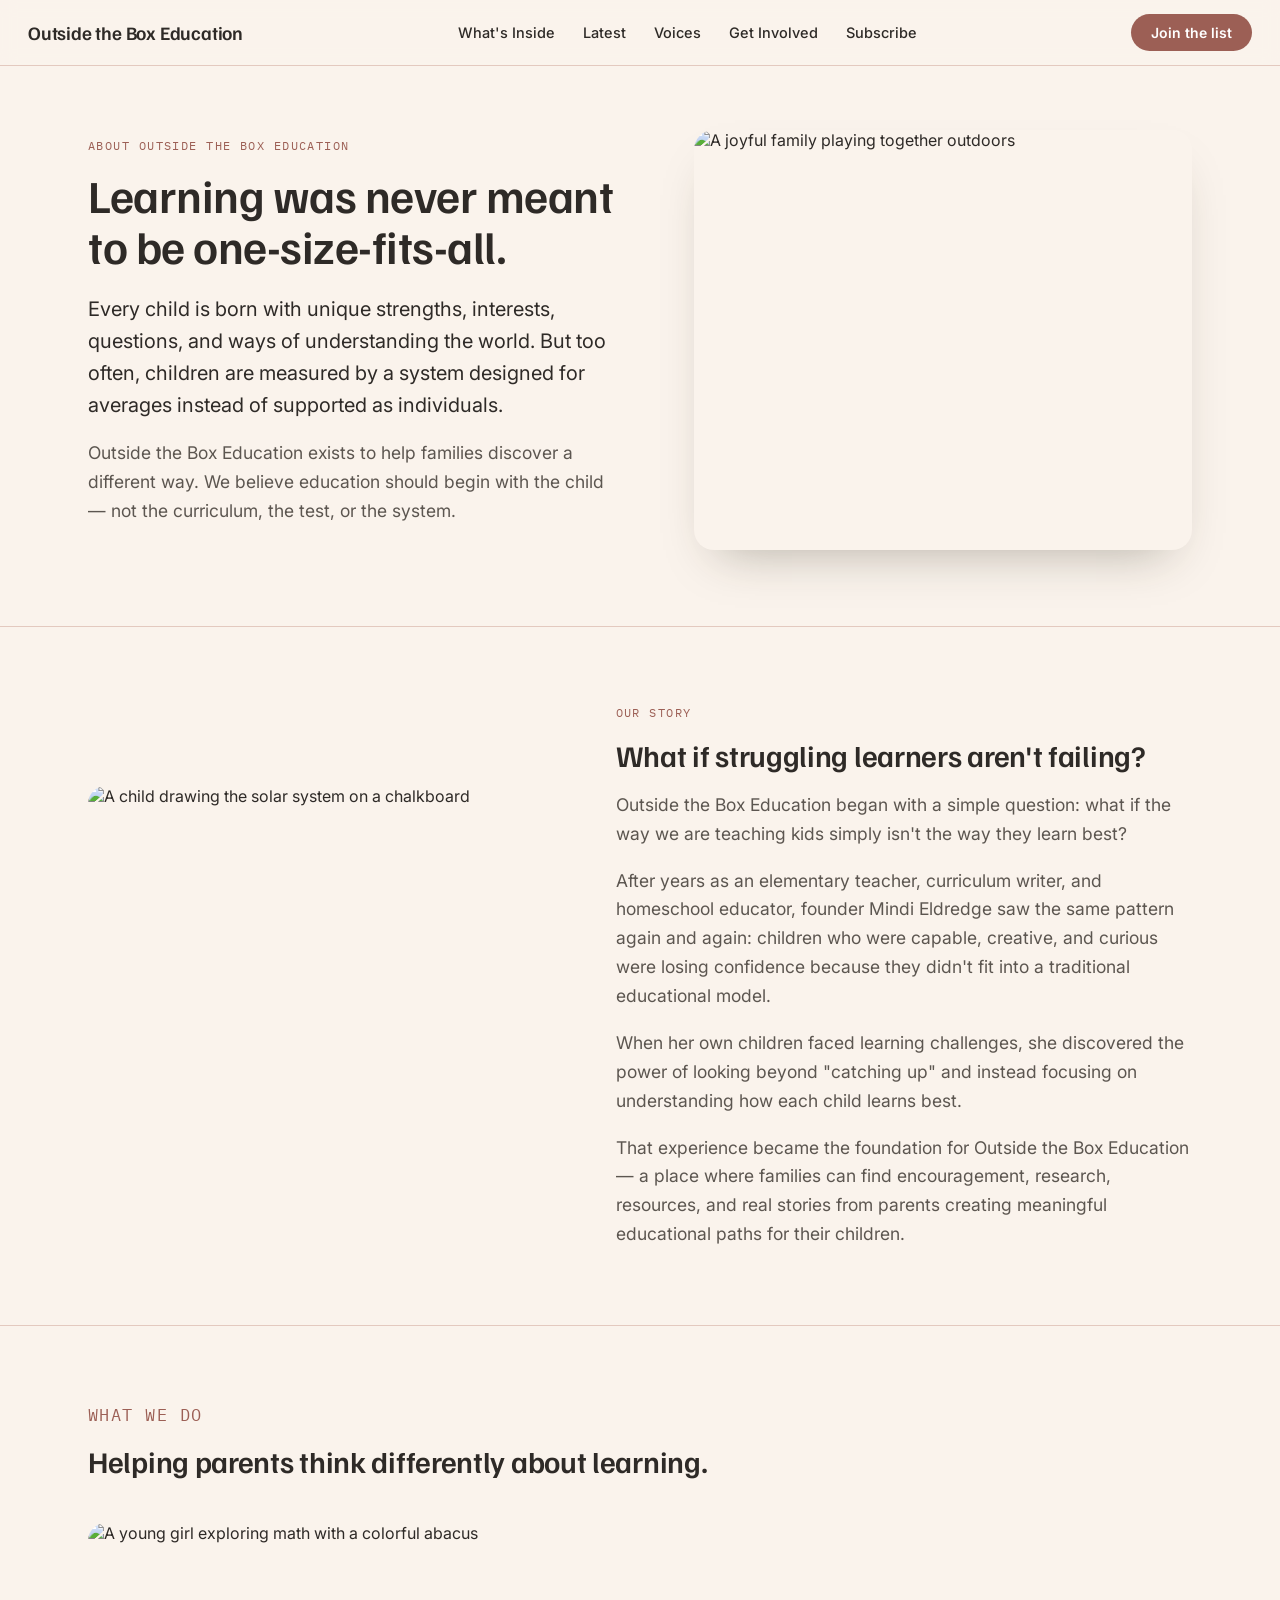
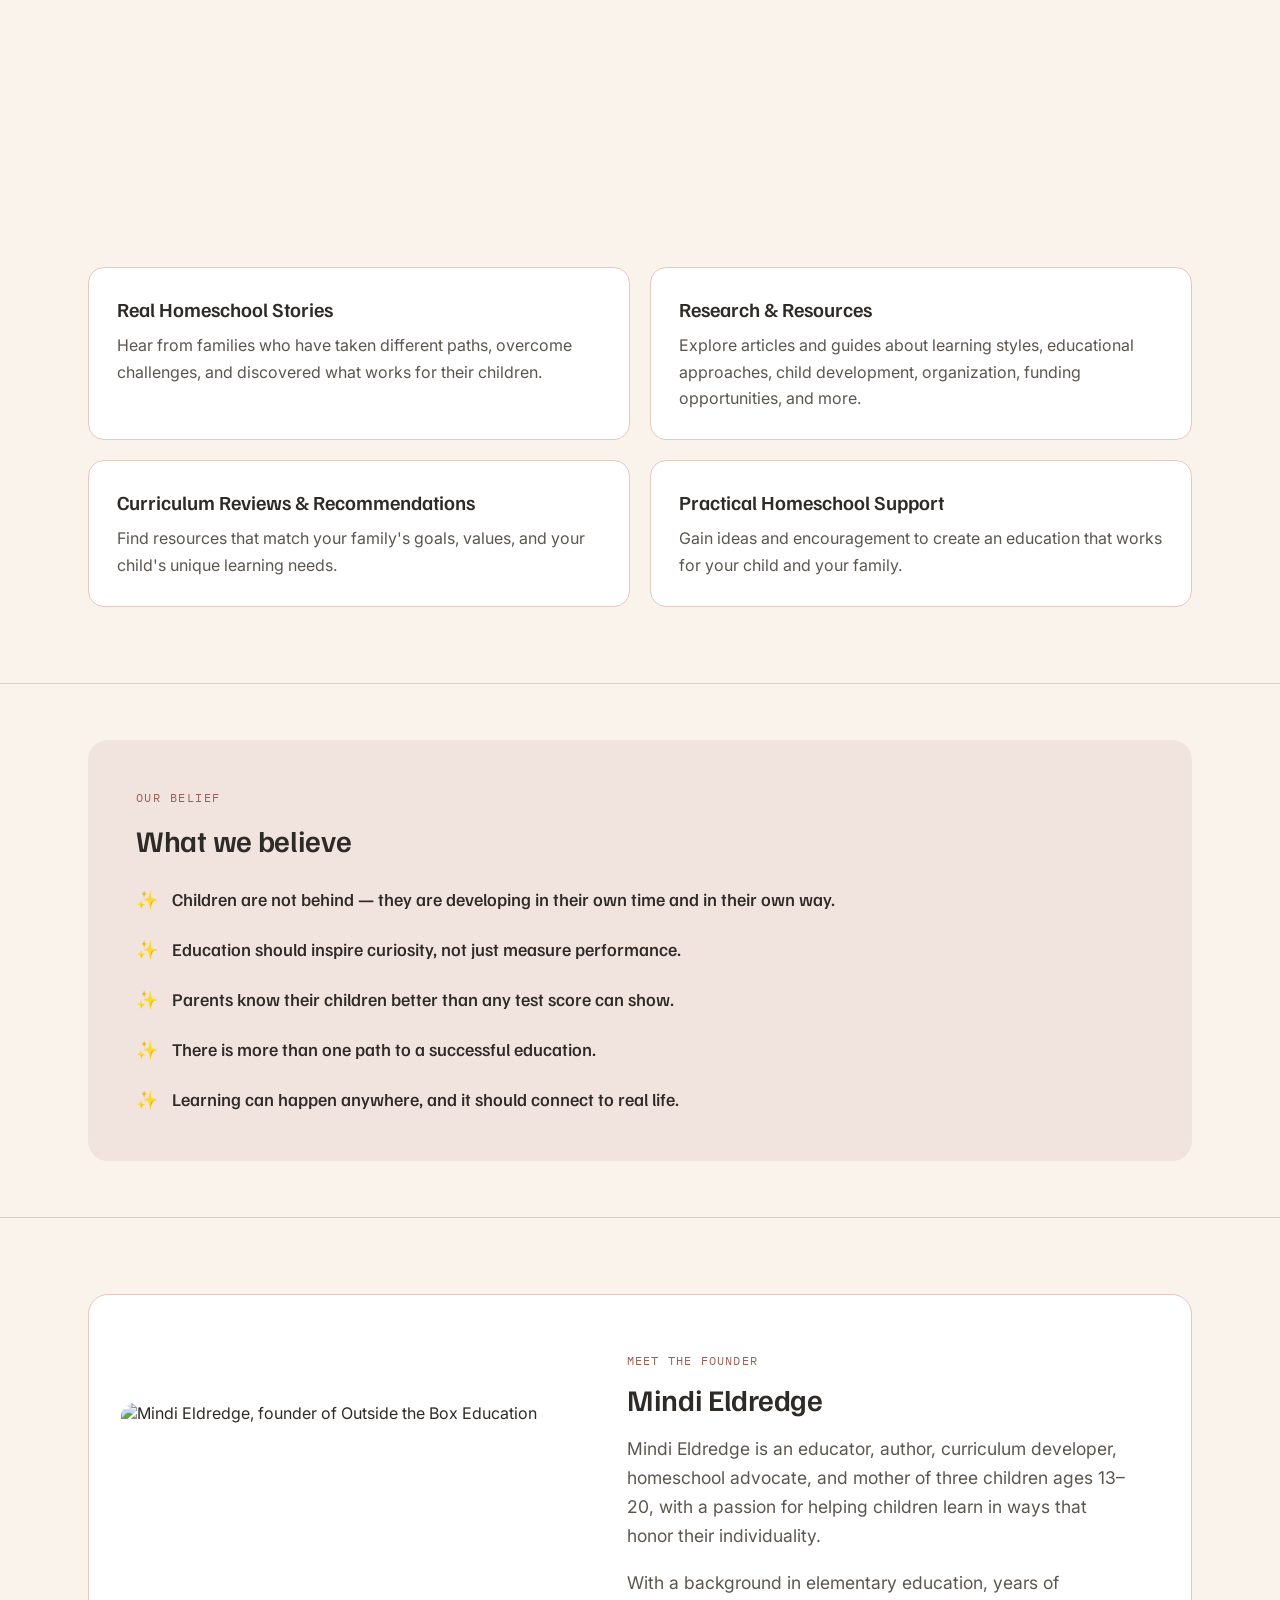
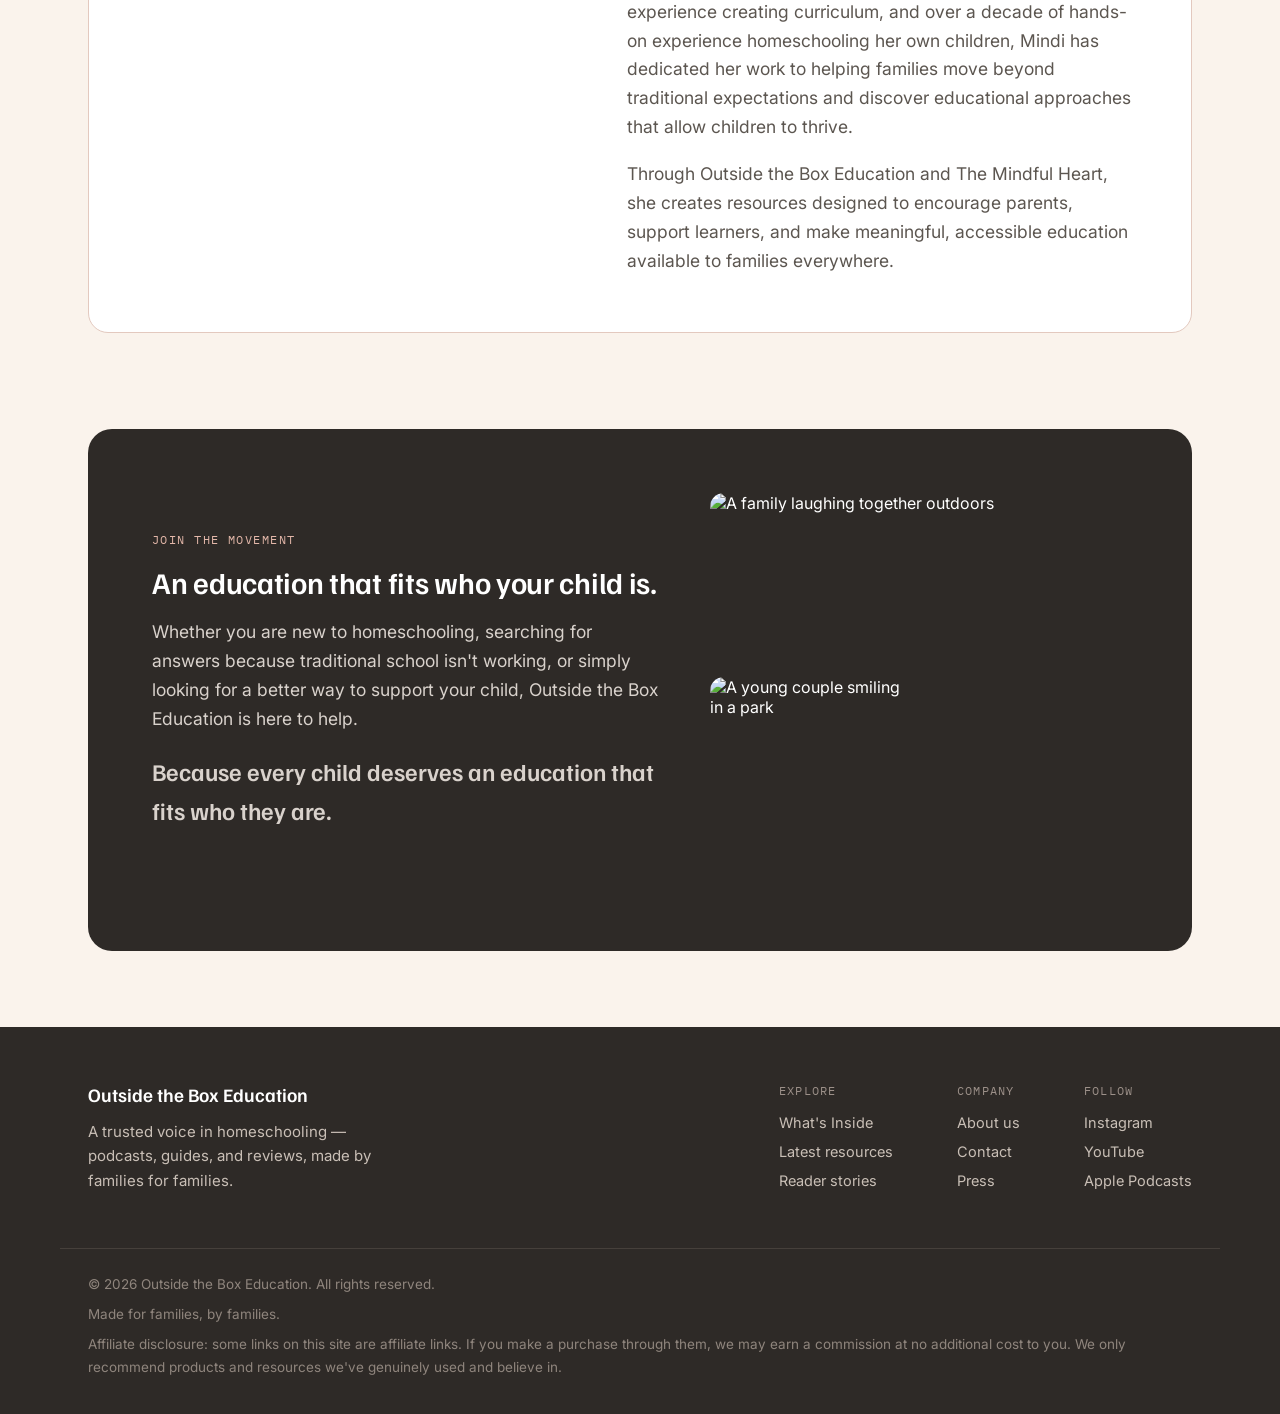
==== Web Current/about-us.html @ 523745e1 "Add images to About Us" ====
<!DOCTYPE html>
<html lang="en">
<head>
<meta charset="UTF-8">
<meta name="viewport" content="width=device-width, initial-scale=1.0">
<title>About — Outside the Box Education</title>
<meta name="description" content="Outside the Box Education helps families discover a different way to learn — one that starts with the child, not the curriculum.">
<link rel="preconnect" href="https://fonts.googleapis.com">
<link rel="preconnect" href="https://fonts.gstatic.com" crossorigin>
<link href="https://fonts.googleapis.com/css2?family=Familjen+Grotesk:wght@500;600;700&family=Inter:wght@400;500;600&family=IBM+Plex+Mono:wght@400;500&display=swap" rel="stylesheet">
<style>
:root{
--bg:#FAF3EC;
--ink:#2E2A27;
--body:#5C5650;
--accent:#9C5F55;
--accent-soft:#F1E3DE;
--border:#E3C9BF;
--footer-bg:#2E2A27;
--footer-text:#C9BFB6;
--footer-border:#46403B;
}
*{box-sizing:border-box;}
html{scroll-behavior:smooth;}
body{
margin:0;
background:var(--bg);
color:var(--ink);
font-family:'Inter', sans-serif;
-webkit-font-smoothing:antialiased;
}
a{color:inherit;text-decoration:none;}
img{max-width:100%;display:block;}
.wrap{max-width:1160px;margin:0 auto;padding:0 28px;}
/* ---------- Header (matches site-wide header) ---------- */
header.site-header{
position:sticky;top:0;z-index:50;
background:rgba(250,243,236,0.92);
backdrop-filter:blur(8px);
border-bottom:1px solid var(--border);
}
header.site-header .nav{
display:flex;align-items:center;justify-content:space-between;
padding:14px 28px;
}
header.site-header .brand img{height:44px;width:auto;}
header.site-header .brand{
font-family:'Familjen Grotesk', sans-serif;font-weight:600;font-size:19px;
color:var(--ink);letter-spacing:-0.2px;
}
header.site-header .nav-links{display:flex;gap:28px;}
header.site-header .nav-links a{
font-size:14.5px;font-weight:500;color:var(--ink);
transition:color .15s ease;
}
header.site-header .nav-links a:hover{color:var(--accent);}
header.site-header .nav-cta{
background:var(--accent);color:#fff;font-weight:600;font-size:14px;
padding:10px 20px;border-radius:30px;white-space:nowrap;
}
@‌media (max-width:820px){
header.site-header .nav-links{display:none;}
}
/* ---------- Shared type ---------- */
.eyebrow{
font-family:'IBM Plex Mono', monospace;
font-size:12px;letter-spacing:1.44px;text-transform:uppercase;
color:var(--accent);margin:0 0 14px;font-weight:400;
}
h1,h2,h3{font-family:'Familjen Grotesk', sans-serif;font-weight:600;color:var(--ink);margin:0;}
h1{font-size:46px;line-height:1.1;letter-spacing:-0.5px;}
h2{font-size:30px;line-height:1.2;letter-spacing:-0.3px;}
h3{font-size:20px;line-height:1.3;}
p{font-size:17.5px;line-height:1.65;color:var(--body);margin:0 0 18px;}
.lede{font-size:20px;line-height:1.6;color:var(--ink);}
section{padding:76px 0;}
section.tight{padding:56px 0;}
.divider{border:none;border-top:1px solid var(--border);margin:0;}
/* ---------- Hero ---------- */
.hero{padding-top:64px;}
.hero-grid{display:grid;grid-template-columns:1.05fr 0.95fr;gap:56px;align-items:center;}
.hero-copy p{max-width:520px;}
.hero-image{border-radius:20px;overflow:hidden;box-shadow:0 24px 48px -24px rgba(46,42,27,0.35);}
.hero-image img{width:100%;height:420px;object-fit:cover;}
@‌media (max-width:900px){
.hero-grid{grid-template-columns:1fr;gap:32px;}
.hero-image img{height:280px;}
}
/* ---------- Two column (story / founder) ---------- */
.two-col{display:grid;grid-template-columns:0.9fr 1.1fr;gap:56px;align-items:center;}
.two-col.reverse{grid-template-columns:1.1fr 0.9fr;}
.two-col.reverse .col-image{order:2;}
.col-image img{border-radius:18px;width:100%;height:380px;object-fit:cover;}
@‌media (max-width:900px){
.two-col,.two-col.reverse{grid-template-columns:1fr;gap:28px;}
.two-col.reverse .col-image{order:0;}
.col-image img{height:260px;}
}
/* ---------- What we do ---------- */
.section-head{max-width:640px;margin-bottom:44px;}
.section-head p{font-size:16.5px;}
.feature-image{border-radius:18px;overflow:hidden;margin-bottom:44px;}
.feature-image img{width:100%;height:300px;object-fit:cover;}
.card-grid{display:grid;grid-template-columns:repeat(2,1fr);gap:20px;}
.card{
background:#fff;border:1px solid var(--border);border-radius:16px;
padding:28px;
}
.card h3{margin-bottom:10px;}
.card p{font-size:16px;margin-bottom:0;}
@‌media (max-width:760px){.card-grid{grid-template-columns:1fr;}}
/* ---------- Belief list ---------- */
.belief-panel{
background:var(--accent-soft);border-radius:20px;
padding:48px;
}
.belief-list{list-style:none;margin:0;padding:0;display:grid;gap:22px;}
.belief-list li{
display:flex;gap:14px;font-size:18px;line-height:1.55;color:var(--ink);
font-family:'Familjen Grotesk', sans-serif;font-weight:500;
}
.belief-list .spark{flex:none;}
/* ---------- Founder ---------- */
.founder-card{
background:#fff;border:1px solid var(--border);border-radius:20px;
padding:8px;
}
.founder-card .col-image img{height:420px;border-radius:14px;}
.founder-copy .name-tag{
font-family:'IBM Plex Mono', monospace;font-size:12px;color:var(--accent);
letter-spacing:1.2px;text-transform:uppercase;margin-bottom:10px;
}
/* ---------- Join movement ---------- */
.movement{
background:var(--ink);border-radius:24px;padding:64px;color:#fff;
}
.movement .eyebrow{color:#E3B7A9;}
.movement h2{color:#fff;}
.movement p{color:#D9D2CC;}
.movement-grid{display:grid;grid-template-columns:1.1fr 0.9fr;gap:48px;align-items:center;}
.movement-images{display:grid;grid-template-columns:1fr 1fr;gap:14px;}
.movement-images img{width:100%;height:210px;object-fit:cover;border-radius:14px;}
.movement-images .tall{grid-column:1 / -1;height:170px;}
.closing-line{
font-family:'Familjen Grotesk', sans-serif;font-size:24px;font-weight:600;
color:#fff;margin-top:8px;
}
@‌media (max-width:900px){
.movement{padding:40px 28px;}
.movement-grid{grid-template-columns:1fr;gap:28px;}
}
/* ---------- Footer (matches site-wide footer) ---------- */
footer.site-footer{
background:var(--footer-bg);color:var(--footer-text);
padding:56px 28px 28px;margin-top:0;
}
footer.site-footer .footer-top{
display:flex;justify-content:space-between;gap:40px;flex-wrap:wrap;
padding-bottom:36px;
}
footer.site-footer .footer-about{max-width:320px;}
footer.site-footer .footer-about p{color:var(--footer-text);font-size:15px;margin-top:14px;}
footer.site-footer .footer-cols{display:flex;gap:64px;flex-wrap:wrap;}
footer.site-footer .footer-col h4{
font-family:'IBM Plex Mono', monospace;font-size:12px;letter-spacing:1.2px;
color:#9C9089;text-transform:uppercase;margin:0 0 16px;font-weight:400;
}
footer.site-footer .footer-col a{
display:block;font-size:14.5px;color:var(--footer-text);margin-bottom:12px;
}
footer.site-footer .footer-col a:hover{color:#fff;}
footer.site-footer .footer-bottom{
border-top:1px solid var(--footer-border);
padding-top:24px;font-size:13.5px;color:#8F857D;
}
footer.site-footer .footer-bottom p{color:#8F857D;font-size:13.5px;margin:0 0 8px;}
</style>
</head>
<body>
<header class="site-header">
<div class="nav">
<a href="/" class="brand">Outside the Box Education</a>
<nav class="nav-links">
<a href="/#pillars">What's Inside</a>
<a href="/#episodes">Latest</a>
<a href="/#voices">Voices</a>
<a href="/#get-involved">Get Involved</a>
<a href="/#subscribe">Subscribe</a>
</nav>
<a href="/#subscribe" class="nav-cta">Join the list</a>
</div>
</header>
<main>
<!-- HERO -->
<section class="hero">
<div class="wrap hero-grid">
<div class="hero-copy">
<p class="eyebrow">About Outside the Box Education</p>
<h1>Learning was never meant to be one-size-fits-all.</h1>
<p class="lede" style="margin-top:22px;">Every child is born with unique strengths, interests, questions, and ways of understanding the world. But too often, children are measured by a system designed for averages instead of supported as individuals.</p>
<p>Outside the Box Education exists to help families discover a different way. We believe education should begin with the child — not the curriculum, the test, or the system.</p>
</div>
<div class="hero-image">
<img src="https://i.postimg.cc/d11vBKpp/shutterstock-2288408773.jpg" alt="A joyful family playing together outdoors">
</div>
</div>
</section>
<hr class="divider">
<!-- OUR STORY -->
<section>
<div class="wrap two-col">
<div class="col-image">
<img src="https://i.postimg.cc/Ssh4BMXx/shutterstock-2638469477.jpg" alt="A child drawing the solar system on a chalkboard">
</div>
<div class="col-copy">
<p class="eyebrow">Our Story</p>
<h2>What if struggling learners aren't failing?</h2>
<p style="margin-top:18px;">Outside the Box Education began with a simple question: what if the way we are teaching kids simply isn't the way they learn best?</p>
<p>After years as an elementary teacher, curriculum writer, and homeschool educator, founder Mindi Eldredge saw the same pattern again and again: children who were capable, creative, and curious were losing confidence because they didn't fit into a traditional educational model.</p>
<p>When her own children faced learning challenges, she discovered the power of looking beyond "catching up" and instead focusing on understanding how each child learns best.</p>
<p style="margin-bottom:0;">That experience became the foundation for Outside the Box Education — a place where families can find encouragement, research, resources, and real stories from parents creating meaningful educational paths for their children.</p>
</div>
</div>
</section>
<hr class="divider">
<!-- WHAT WE DO -->
<section>
<div class="wrap">
<div class="section-head">
<p class="eyebrow">What We Do</p>
<h2>Helping parents think differently about learning.</h2>
</div>
<div class="feature-image">
<img src="https://i.postimg.cc/Ssh4BMXx/shutterstock-2638469477.jpg" alt="A young girl exploring math with a colorful abacus">
</div>
<div class="card-grid">
<div class="card">
<h3>Real Homeschool Stories</h3>
<p>Hear from families who have taken different paths, overcome challenges, and discovered what works for their children.</p>
</div>
<div class="card">
<h3>Research & Resources</h3>
<p>Explore articles and guides about learning styles, educational approaches, child development, organization, funding opportunities, and more.</p>
</div>
<div class="card">
<h3>Curriculum Reviews & Recommendations</h3>
<p>Find resources that match your family's goals, values, and your child's unique learning needs.</p>
</div>
<div class="card">
<h3>Practical Homeschool Support</h3>
<p>Gain ideas and encouragement to create an education that works for your child and your family.</p>
</div>
</div>
</div>
</section>
<hr class="divider">
<!-- OUR BELIEF -->
<section class="tight">
<div class="wrap">
<div class="belief-panel">
<p class="eyebrow">Our Belief</p>
<h2 style="margin-bottom:28px;">What we believe</h2>
<ul class="belief-list">
<li><span class="spark">✨</span><span>Children are not behind — they are developing in their own time and in their own way.</span></li>
<li><span class="spark">✨</span><span>Education should inspire curiosity, not just measure performance.</span></li>
<li><span class="spark">✨</span><span>Parents know their children better than any test score can show.</span></li>
<li><span class="spark">✨</span><span>There is more than one path to a successful education.</span></li>
<li><span class="spark">✨</span><span>Learning can happen anywhere, and it should connect to real life.</span></li>
</ul>
</div>
</div>
</section>
<hr class="divider">
<!-- MEET THE FOUNDER -->
<section>
<div class="wrap">
<div class="founder-card">
<div class="two-col" style="padding:24px;">
<div class="col-image">
<img src="https://i.postimg.cc/ZqzCV0xV/483E4682-C39C-47E9-9FC2-CFCB2AA4E1D1.jpg" alt="Mindi Eldredge, founder of Outside the Box Education">
</div>
<div class="founder-copy" style="padding:24px 24px 24px 8px;">
<p class="name-tag">Meet the Founder</p>
<h2>Mindi Eldredge</h2>
<p style="margin-top:18px;">Mindi Eldredge is an educator, author, curriculum developer, homeschool advocate, and mother of three children ages 13–20, with a passion for helping children learn in ways that honor their individuality.</p>
<p>With a background in elementary education, years of experience creating curriculum, and over a decade of hands-on experience homeschooling her own children, Mindi has dedicated her work to helping families move beyond traditional expectations and discover educational approaches that allow children to thrive.</p>
<p style="margin-bottom:0;">Through Outside the Box Education and The Mindful Heart, she creates resources designed to encourage parents, support learners, and make meaningful, accessible education available to families everywhere.</p>
</div>
</div>
</div>
</div>
</section>
<!-- JOIN THE MOVEMENT -->
<section style="padding-top:20px;">
<div class="wrap">
<div class="movement">
<div class="movement-grid">
<div class="movement-copy">
<p class="eyebrow">Join the Movement</p>
<h2>An education that fits who your child is.</h2>
<p style="margin-top:18px;">Whether you are new to homeschooling, searching for answers because traditional school isn't working, or simply looking for a better way to support your child, Outside the Box Education is here to help.</p>
<p class="closing-line">Because every child deserves an education that fits who they are.</p>
</div>
<div class="movement-images">
<img class="tall" src="https://i.postimg.cc/L4jYgtkY/shutterstock-2731746599.jpg" alt="A family laughing together outdoors">
<img src="https://i.postimg.cc/q7pQWBkc/shutterstock-256329670.jpg" alt="A young couple smiling in a park">
</div>
</div>
</div>
</div>
</section>
</main>
<footer class="site-footer">
<div class="wrap footer-top">
<div class="footer-about">
<div style="font-family:'Familjen Grotesk', sans-serif;font-weight:600;font-size:19px;color:#fff;">Outside the Box Education</div>
<p>A trusted voice in homeschooling — podcasts, guides, and reviews, made by families for families.</p>
</div>
<div class="footer-cols">
<div class="footer-col">
<h4>Explore</h4>
<a href="/#pillars">What's Inside</a>
<a href="/#episodes">Latest resources</a>
<a href="/#voices">Reader stories</a>
</div>
<div class="footer-col">
<h4>Company</h4>
<a href="#">About us</a>
<a href="#">Contact</a>
<a href="#">Press</a>
</div>
<div class="footer-col">
<h4>Follow</h4>
<a href="#">Instagram</a>
<a href="#">YouTube</a>
<a href="#">Apple Podcasts</a>
</div>
</div>
</div>
<div class="wrap footer-bottom">
<p>© 2026 Outside the Box Education. All rights reserved.</p>
<p>Made for families, by families.</p>
<p>Affiliate disclosure: some links on this site are affiliate links. If you make a purchase through them, we may earn a commission at no additional cost to you. We only recommend products and resources we've genuinely used and believe in.</p>
</div>
</footer>
</body>
</html>
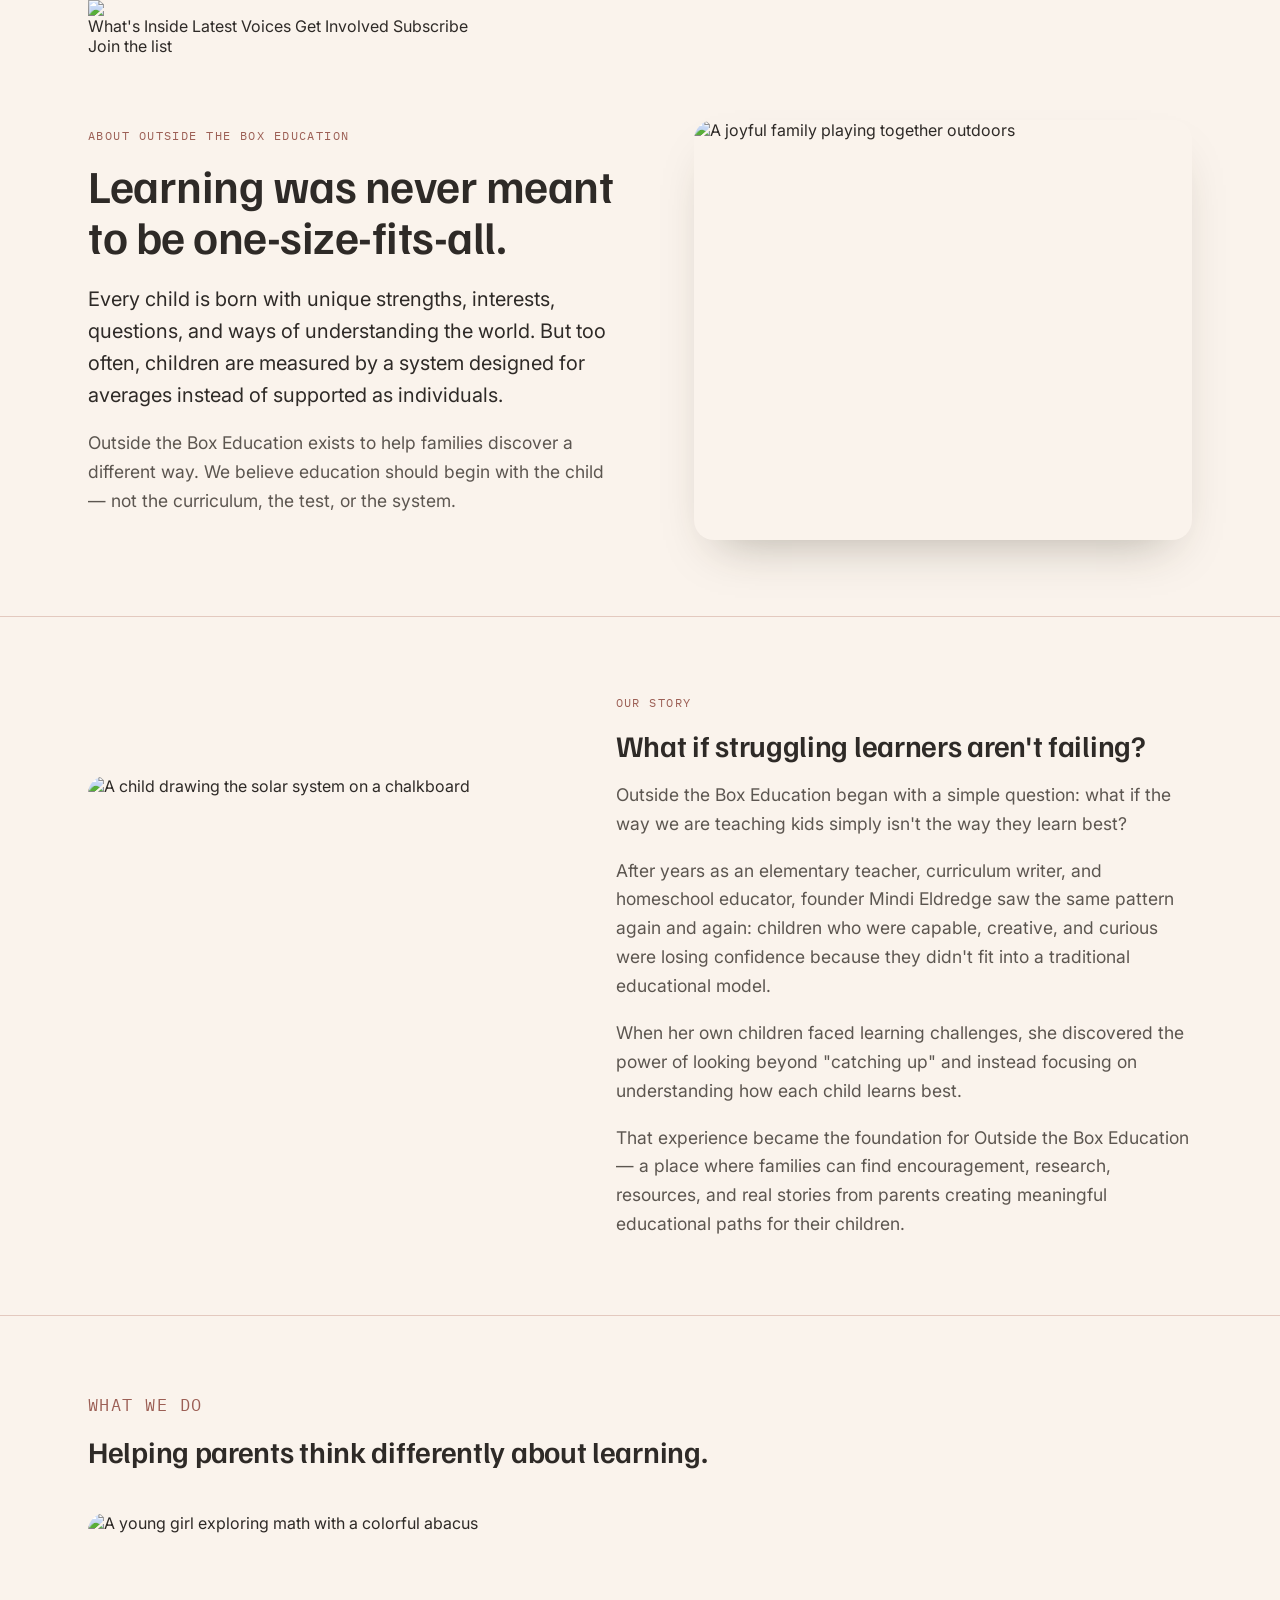
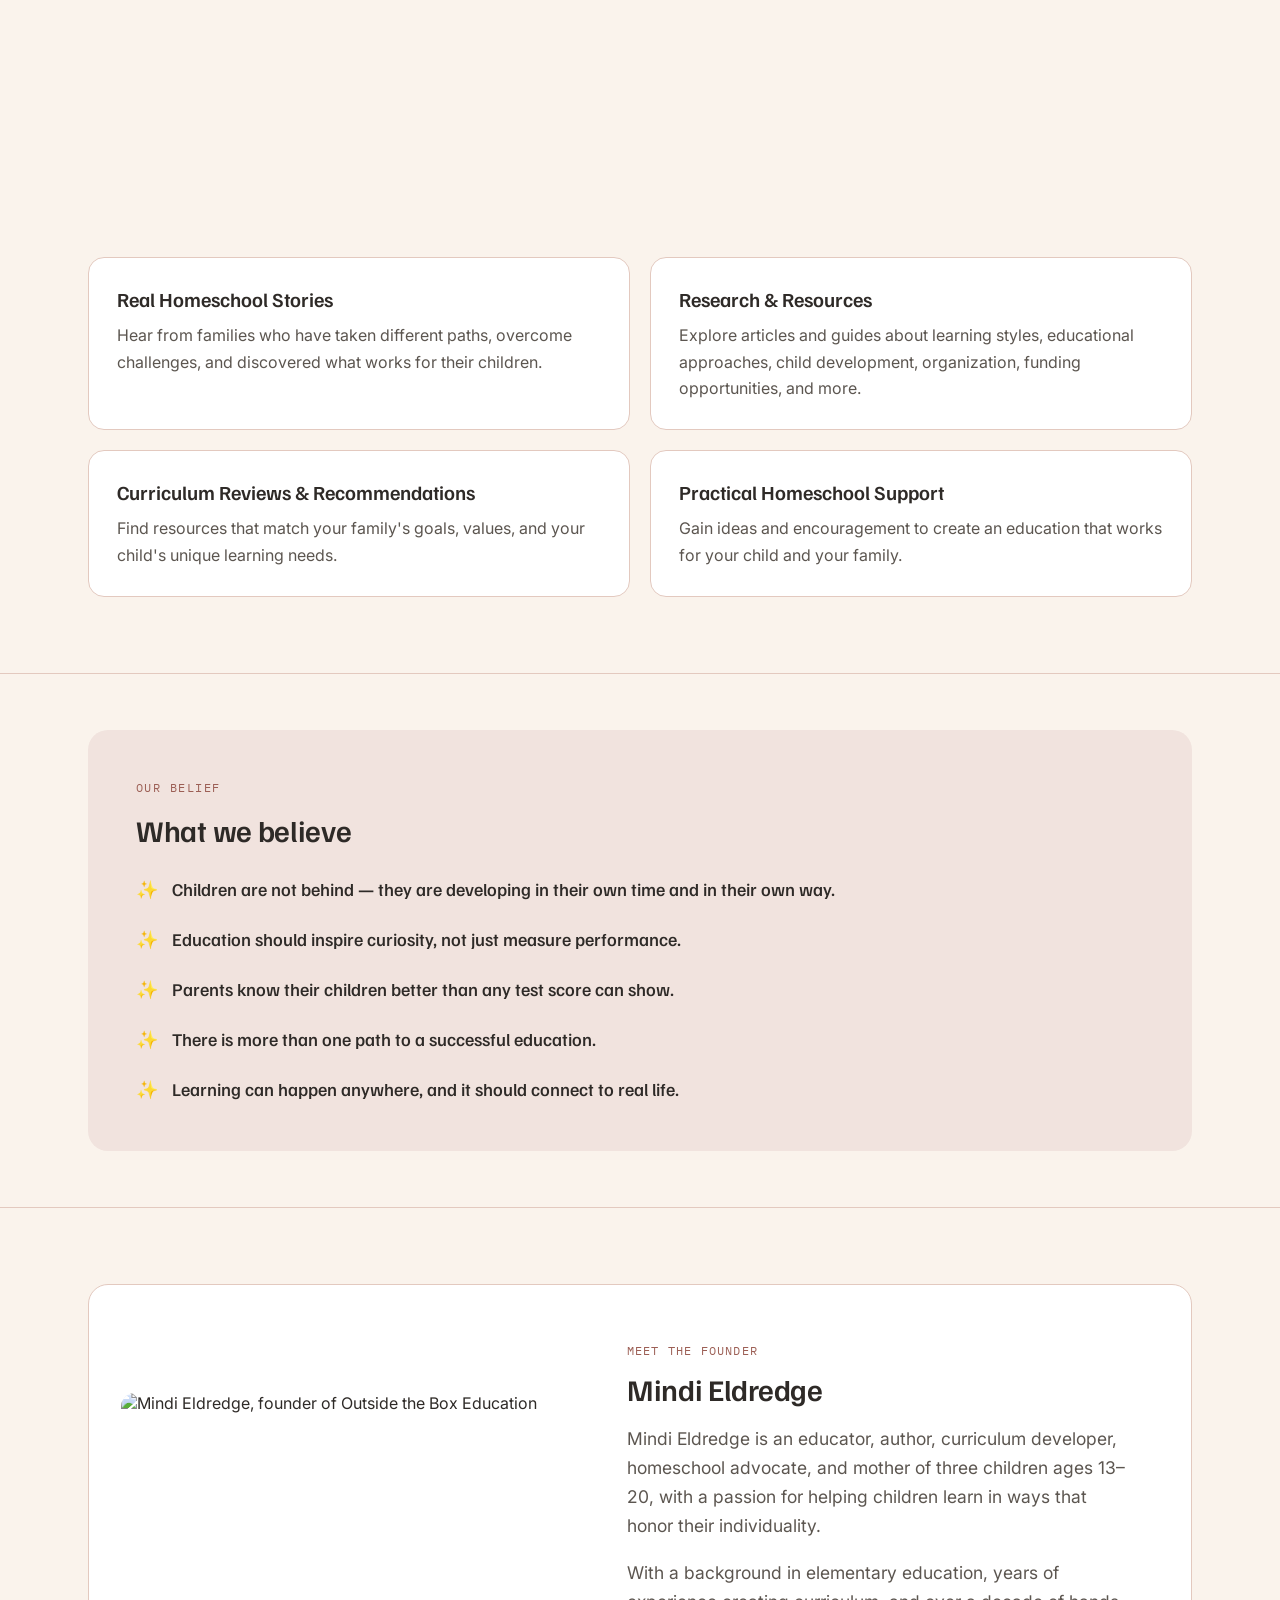
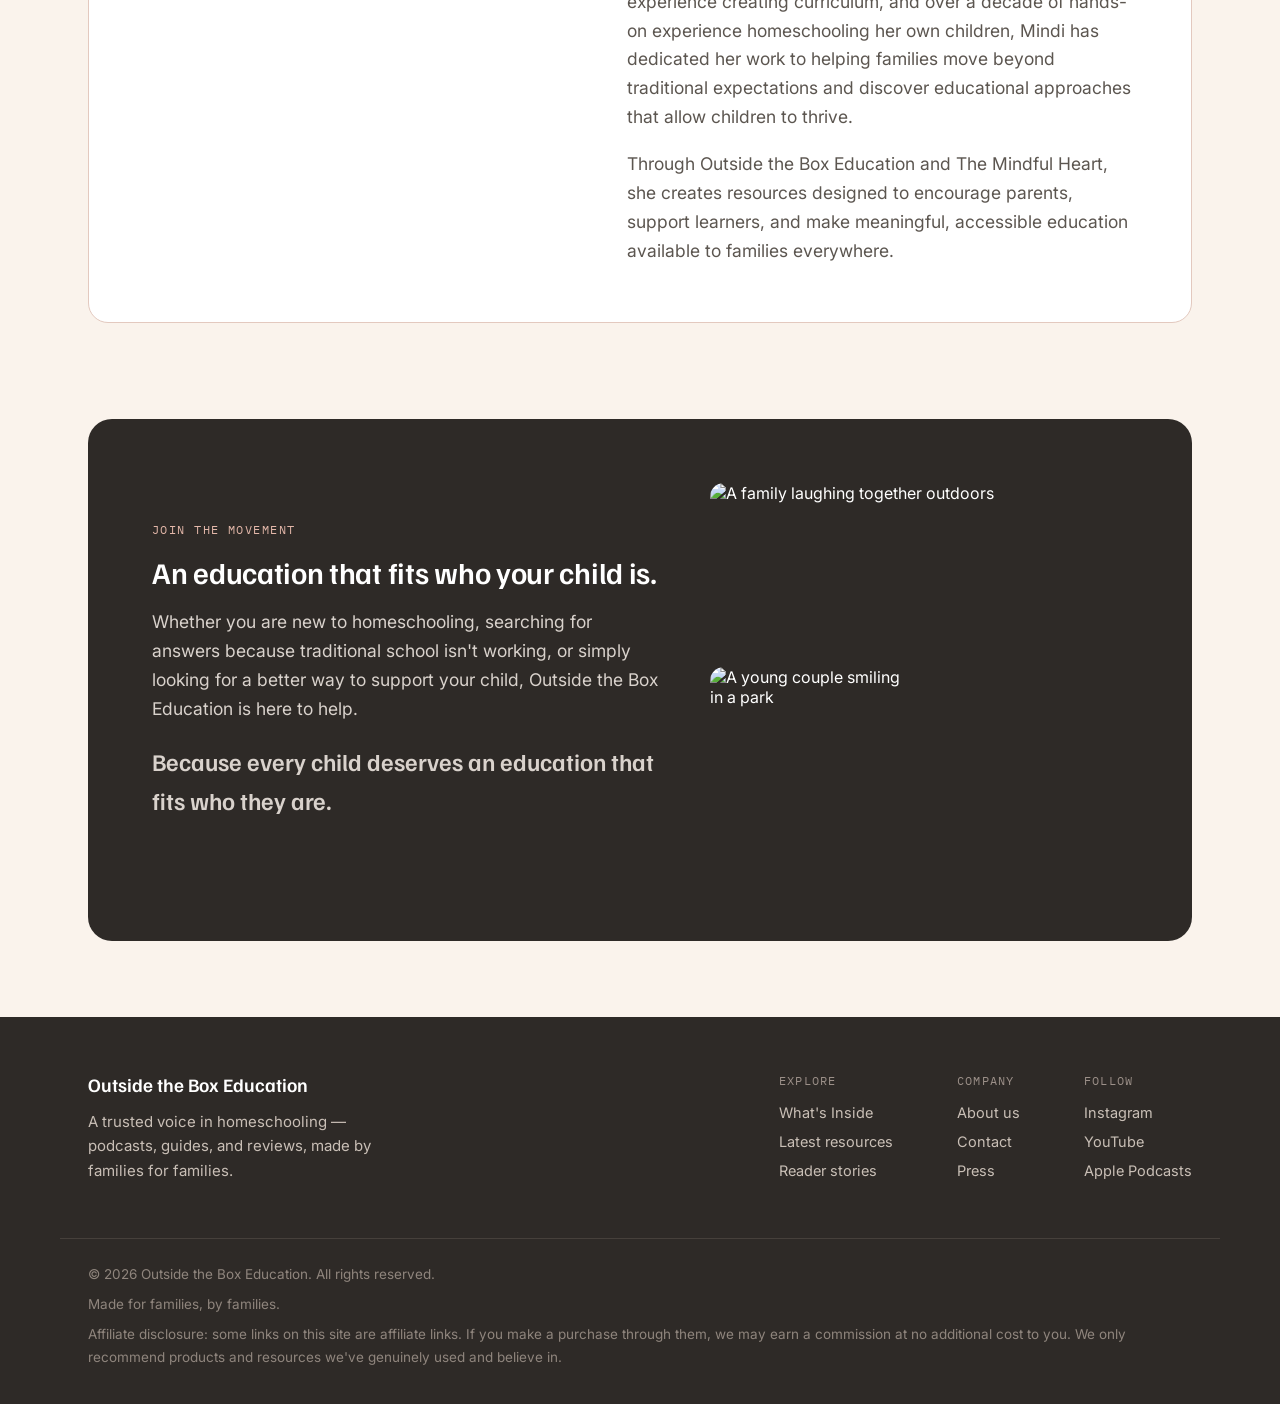
==== commit 0067365b: "Start adjusting header for About Us page" ====
--- a/Web Current/about-us.html
+++ b/Web Current/about-us.html
@@ -177,18 +177,20 @@
 </style>
 </head>
 <body>
-<header class="site-header">
-<div class="nav">
-<a href="/" class="brand">Outside the Box Education</a>
-<nav class="nav-links">
-<a href="/#pillars">What's Inside</a>
-<a href="/#episodes">Latest</a>
-<a href="/#voices">Voices</a>
-<a href="/#get-involved">Get Involved</a>
-<a href="/#subscribe">Subscribe</a>
-</nav>
-<a href="/#subscribe" class="nav-cta">Join the list</a>
-</div>
+<header>
+  <div class="wrap nav">
+    <a href="#top" class="brand">
+      <img src="https://i.postimg.cc/WzzbYM5Z/image1.png">
+    </a>
+    <nav class="nav-links">
+      <a href="#pillars">What's Inside</a>
+      <a href="#episodes">Latest</a>
+      <a href="#voices">Voices</a>
+      <a href="#get-involved">Get Involved</a>
+      <a href="#subscribe">Subscribe</a>
+    </nav>
+    <a href="#subscribe" class="nav-cta">Join the list</a>
+  </div>
 </header>
 <main>
 <!-- HERO -->
@@ -210,7 +212,7 @@
 <section>
 <div class="wrap two-col">
 <div class="col-image">
-<img src="https://i.postimg.cc/Ssh4BMXx/shutterstock-2638469477.jpg" alt="A child drawing the solar system on a chalkboard">
+<img src="https://i.postimg.cc/T3dC4Y2Q/shutterstock-2657969759.jpg" alt="A child drawing the solar system on a chalkboard">
 </div>
 <div class="col-copy">
 <p class="eyebrow">Our Story</p>
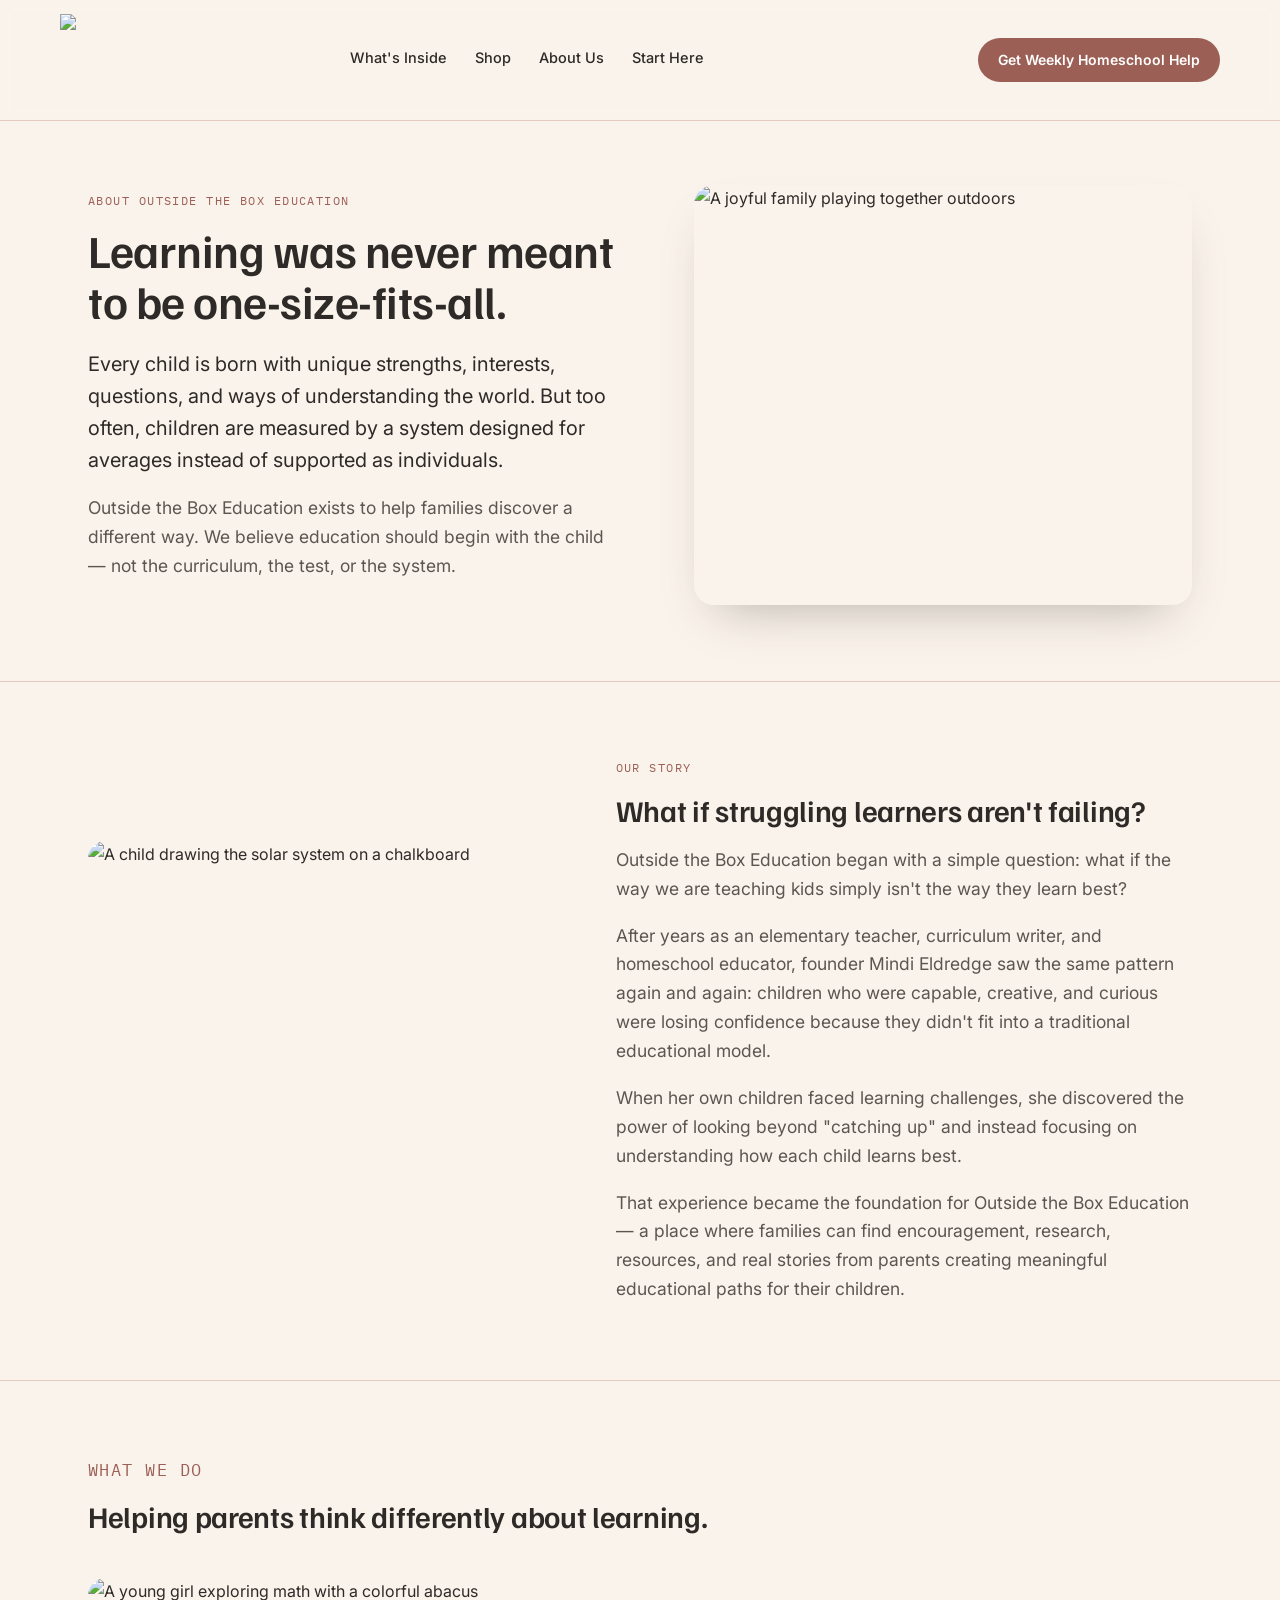
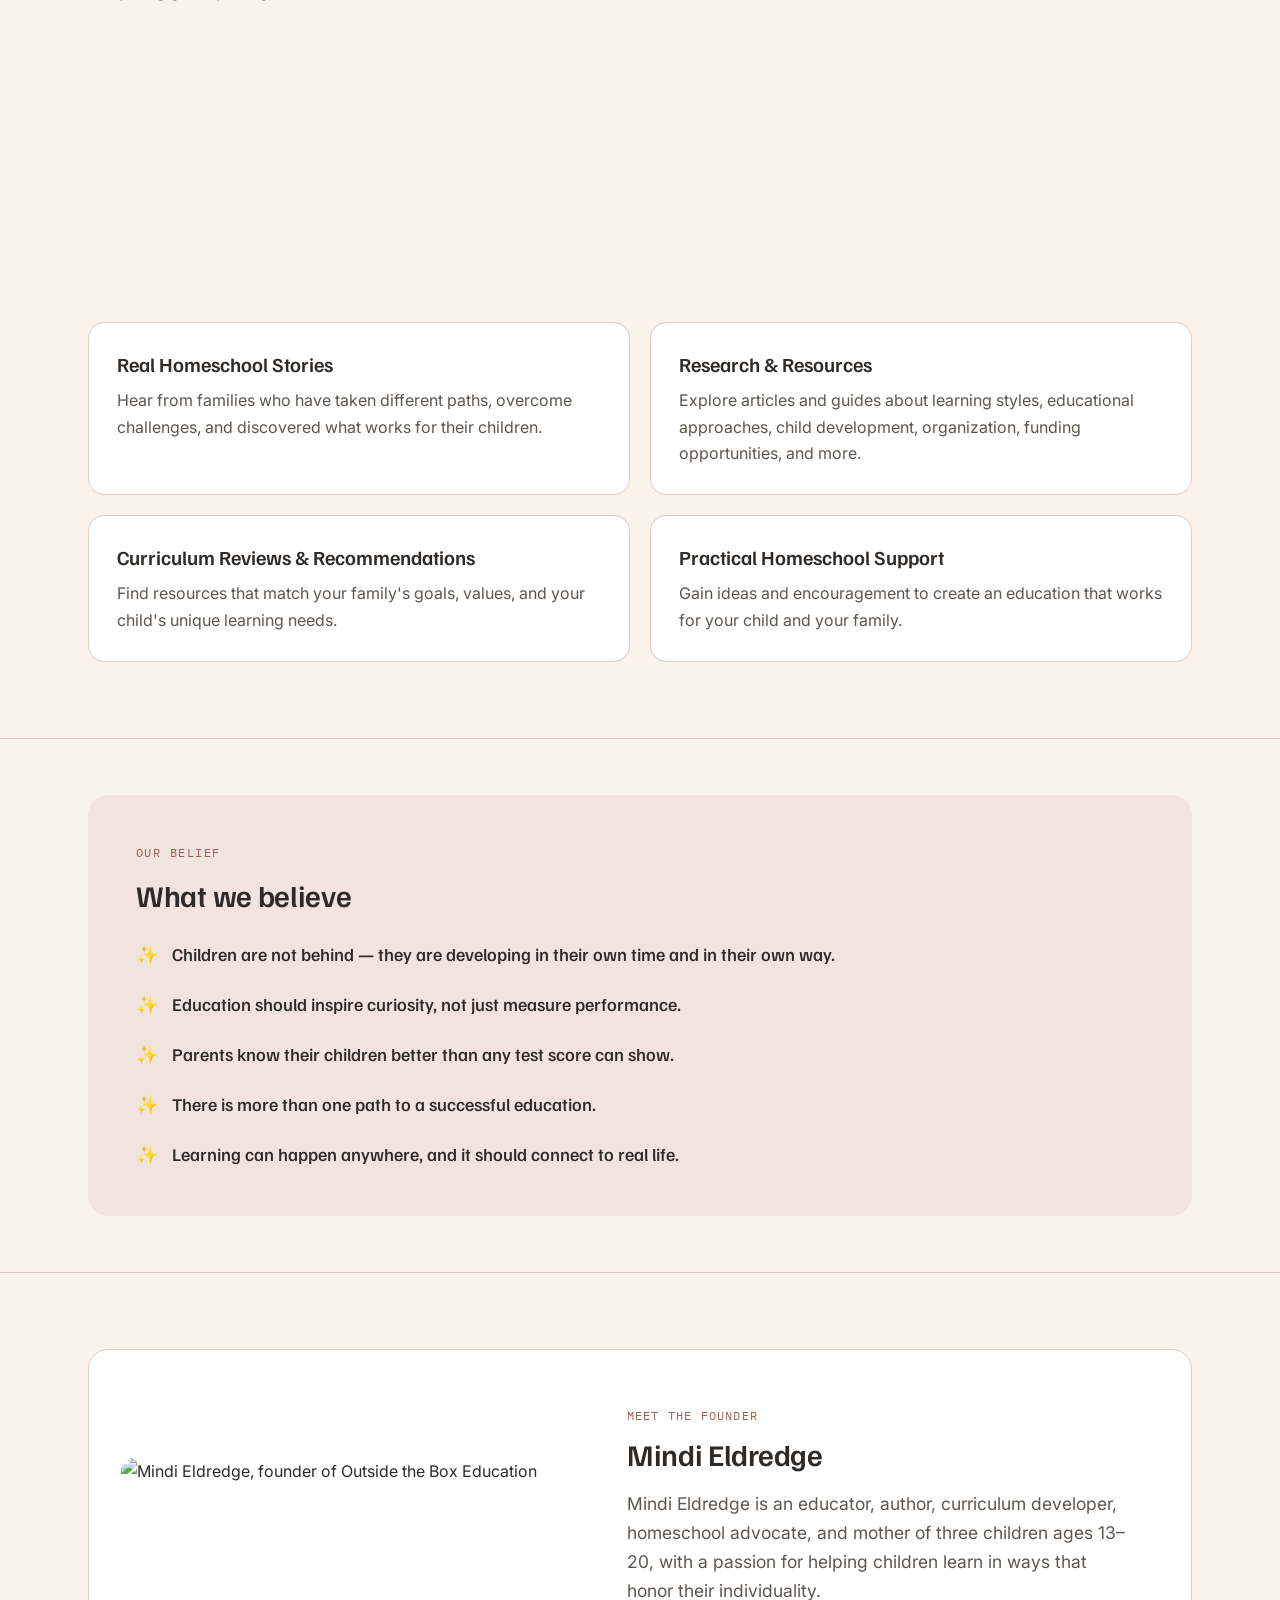
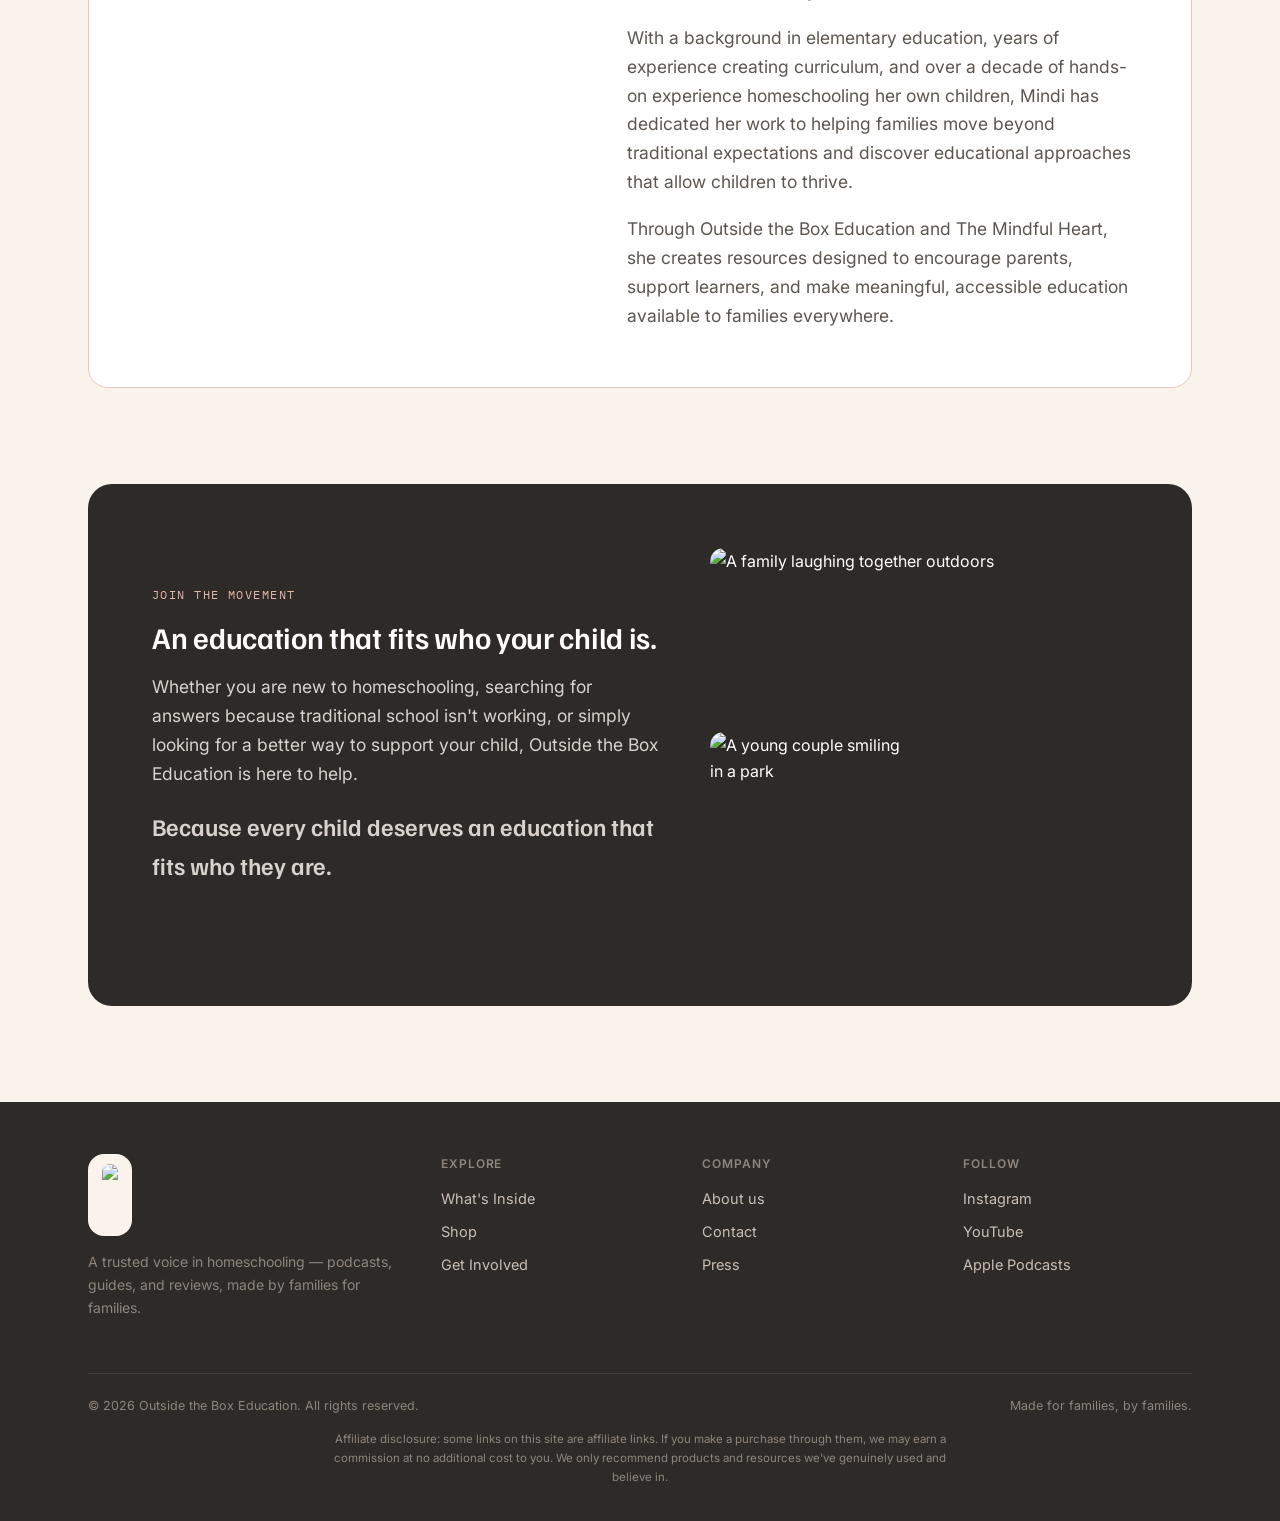
==== commit 4029cfaf: "Complete about us page" ====
--- a/Web Current/about-us.html
+++ b/Web Current/about-us.html
@@ -16,6 +16,7 @@
 --accent:#9C5F55;
 --accent-soft:#F1E3DE;
 --border:#E3C9BF;
+--rose:#C98C82;
 --footer-bg:#2E2A27;
 --footer-text:#C9BFB6;
 --footer-border:#46403B;
@@ -27,39 +28,34 @@
 background:var(--bg);
 color:var(--ink);
 font-family:'Inter', sans-serif;
--webkit-font-smoothing:antialiased;
+line-height: 1.65;
 }
 a{color:inherit;text-decoration:none;}
 img{max-width:100%;display:block;}
 .wrap{max-width:1160px;margin:0 auto;padding:0 28px;}
 /* ---------- Header (matches site-wide header) ---------- */
-header.site-header{
-position:sticky;top:0;z-index:50;
-background:rgba(250,243,236,0.92);
-backdrop-filter:blur(8px);
-border-bottom:1px solid var(--border);
-}
-header.site-header .nav{
-display:flex;align-items:center;justify-content:space-between;
-padding:14px 28px;
-}
-header.site-header .brand img{height:44px;width:auto;}
-header.site-header .brand{
-font-family:'Familjen Grotesk', sans-serif;font-weight:600;font-size:19px;
-color:var(--ink);letter-spacing:-0.2px;
-}
-header.site-header .nav-links{display:flex;gap:28px;}
-header.site-header .nav-links a{
-font-size:14.5px;font-weight:500;color:var(--ink);
-transition:color .15s ease;
-}
-header.site-header .nav-links a:hover{color:var(--accent);}
-header.site-header .nav-cta{
-background:var(--accent);color:#fff;font-weight:600;font-size:14px;
-padding:10px 20px;border-radius:30px;white-space:nowrap;
-}
-@‌media (max-width:820px){
-header.site-header .nav-links{display:none;}
+header:has(nav){
+  position:sticky; top:0; z-index:50;
+  background:rgba(250,243,236,0.92);
+  backdrop-filter:blur(6px);
+  border-bottom:1px solid var(--border);
+}
+.nav{display:flex; align-items:center; justify-content:space-between; padding:10px 0;}
+.brand{padding:4px 0;}
+.brand{display:flex; align-items:center; gap:10px; text-decoration:none; color:var(--body);}
+.brand img{height:92px; width:auto; display:block;}
+.brand-foot img{height:64px; width:auto; display:block; border-radius:10px;}
+.nav-links{display:flex; gap:28px; font-size:14.5px; font-weight:500;}
+.nav-links a{text-decoration:none; border-bottom:2px solid transparent; padding-bottom:3px;}
+.nav-links a:hover{border-color:var(--rose);}
+.nav-cta{
+  font-size:14px; font-weight:600;
+  background:var(--accent); color:#fff; padding:10px 20px; border-radius:30px;
+  text-decoration:none; white-space:nowrap;
+}
+.nav-cta:hover{background:#84463d;}
+@media (max-width:775px){
+  .nav-links{display:none;}
 }
 /* ---------- Shared type ---------- */
 .eyebrow{
@@ -150,46 +146,33 @@
 .movement-grid{grid-template-columns:1fr;gap:28px;}
 }
 /* ---------- Footer (matches site-wide footer) ---------- */
-footer.site-footer{
-background:var(--footer-bg);color:var(--footer-text);
-padding:56px 28px 28px;margin-top:0;
-}
-footer.site-footer .footer-top{
-display:flex;justify-content:space-between;gap:40px;flex-wrap:wrap;
-padding-bottom:36px;
-}
-footer.site-footer .footer-about{max-width:320px;}
-footer.site-footer .footer-about p{color:var(--footer-text);font-size:15px;margin-top:14px;}
-footer.site-footer .footer-cols{display:flex;gap:64px;flex-wrap:wrap;}
-footer.site-footer .footer-col h4{
-font-family:'IBM Plex Mono', monospace;font-size:12px;letter-spacing:1.2px;
-color:#9C9089;text-transform:uppercase;margin:0 0 16px;font-weight:400;
-}
-footer.site-footer .footer-col a{
-display:block;font-size:14.5px;color:var(--footer-text);margin-bottom:12px;
-}
-footer.site-footer .footer-col a:hover{color:#fff;}
-footer.site-footer .footer-bottom{
-border-top:1px solid var(--footer-border);
-padding-top:24px;font-size:13.5px;color:#8F857D;
-}
-footer.site-footer .footer-bottom p{color:#8F857D;font-size:13.5px;margin:0 0 8px;}
+footer{background:var(--ink); color:#C9BFB6; padding:52px 0 34px; margin-top:20px;}
+.foot-grid{display:grid; grid-template-columns:1.4fr 1fr 1fr 1fr; gap:32px; margin-bottom:36px;}
+footer h4{font-size:12px; letter-spacing:.08em; text-transform:uppercase; color:#8E857D; margin:0 0 14px; font-weight:600;}
+footer ul{list-style:none; margin:0; padding:0;}
+footer li{margin-bottom:9px; font-size:14.5px;}
+footer a, .no-underline{text-decoration:none;}
+footer a:hover{text-decoration:underline;}
+.foot-bottom{border-top:1px solid #453F3A; padding-top:22px; display:flex; justify-content:space-between; flex-wrap:wrap; gap:12px; font-size:12.5px; color:#8E857D;}
+@media (max-width:900px){
+  .foot-grid{grid-template-columns:1fr 1fr;}
+}
 </style>
 </head>
 <body>
 <header>
   <div class="wrap nav">
-    <a href="#top" class="brand">
+    <a href="index.html#top" class="brand">
       <img src="https://i.postimg.cc/WzzbYM5Z/image1.png">
     </a>
     <nav class="nav-links">
-      <a href="#pillars">What's Inside</a>
-      <a href="#episodes">Latest</a>
-      <a href="#voices">Voices</a>
-      <a href="#get-involved">Get Involved</a>
-      <a href="#subscribe">Subscribe</a>
+      <a href="index.html#pillars">What's Inside</a>
+      <a href="coming-soon.html">Shop</a>
+      <a href="about-us.html">About Us</a>
+      <!--This should be ready to commit as soon as I learn where to send SL link-->
+      <a href="index.html#episodes">Start Here</a>
     </nav>
-    <a href="#subscribe" class="nav-cta">Join the list</a>
+    <a href="index.html#subscribe" class="nav-cta">Get Weekly Homeschool Help</a>
   </div>
 </header>
 <main>
@@ -312,38 +295,47 @@
 </div>
 </section>
 </main>
-<footer class="site-footer">
-<div class="wrap footer-top">
-<div class="footer-about">
-<div style="font-family:'Familjen Grotesk', sans-serif;font-weight:600;font-size:19px;color:#fff;">Outside the Box Education</div>
-<p>A trusted voice in homeschooling — podcasts, guides, and reviews, made by families for families.</p>
-</div>
-<div class="footer-cols">
-<div class="footer-col">
-<h4>Explore</h4>
-<a href="/#pillars">What's Inside</a>
-<a href="/#episodes">Latest resources</a>
-<a href="/#voices">Reader stories</a>
-</div>
-<div class="footer-col">
-<h4>Company</h4>
-<a href="#">About us</a>
-<a href="#">Contact</a>
-<a href="#">Press</a>
-</div>
-<div class="footer-col">
-<h4>Follow</h4>
-<a href="#">Instagram</a>
-<a href="#">YouTube</a>
-<a href="#">Apple Podcasts</a>
-</div>
-</div>
-</div>
-<div class="wrap footer-bottom">
-<p>© 2026 Outside the Box Education. All rights reserved.</p>
-<p>Made for families, by families.</p>
-<p>Affiliate disclosure: some links on this site are affiliate links. If you make a purchase through them, we may earn a commission at no additional cost to you. We only recommend products and resources we've genuinely used and believe in.</p>
-</div>
+<footer>
+  <div class="wrap">
+    <div class="foot-grid">
+      <div>
+        <div class="brand-foot" style="background:var(--bg); display:inline-flex; padding:10px 14px 8px; border-radius:16px;">
+        <img src="https://i.postimg.cc/WzzbYM5Z/image1.png">        </div>
+        <p style="margin-top:14px; font-size:14px; color:#8E857D; max-width:34ch;">A trusted voice in homeschooling — podcasts, guides, and reviews, made by families for families.</p>
+      </div>
+      <div>
+        <h4>Explore</h4>
+        <ul>
+          <li><a href="#pillars">What's Inside</a></li>
+          <li><a href="#coming-soon.html">Shop</a></li>
+          <li><a href="#get-involved">Get Involved</a></li>
+        </ul>
+      </div>
+      <div>
+        <h4>Company</h4>
+        <ul>
+          <li><a href="about-us.html">About us</a></li>
+          <li><a href="#">Contact</a></li>
+          <li><a href="#">Press</a></li>
+        </ul>
+      </div>
+      <div>
+        <h4>Follow</h4>
+        <ul>
+          <li><a href="#">Instagram</a></li>
+          <li><a href="#">YouTube</a></li>
+          <li><a href="#">Apple Podcasts</a></li>
+        </ul>
+      </div>
+    </div>
+    <div class="foot-bottom">
+      <span>© 2026 Outside the Box Education. All rights reserved.</span>
+      <span>Made for families, by families.</span>
+    </div>
+    <div style="text-align:center; font-size:11.5px; color:#8E857D; margin-top:14px; max-width:640px; margin-left:auto; margin-right:auto;">
+      Affiliate disclosure: some links on this site are affiliate links. If you make a purchase through them, we may earn a commission at no additional cost to you. We only recommend products and resources we've genuinely used and believe in.
+    </div>
+  </div>
 </footer>
 </body>
 </html>
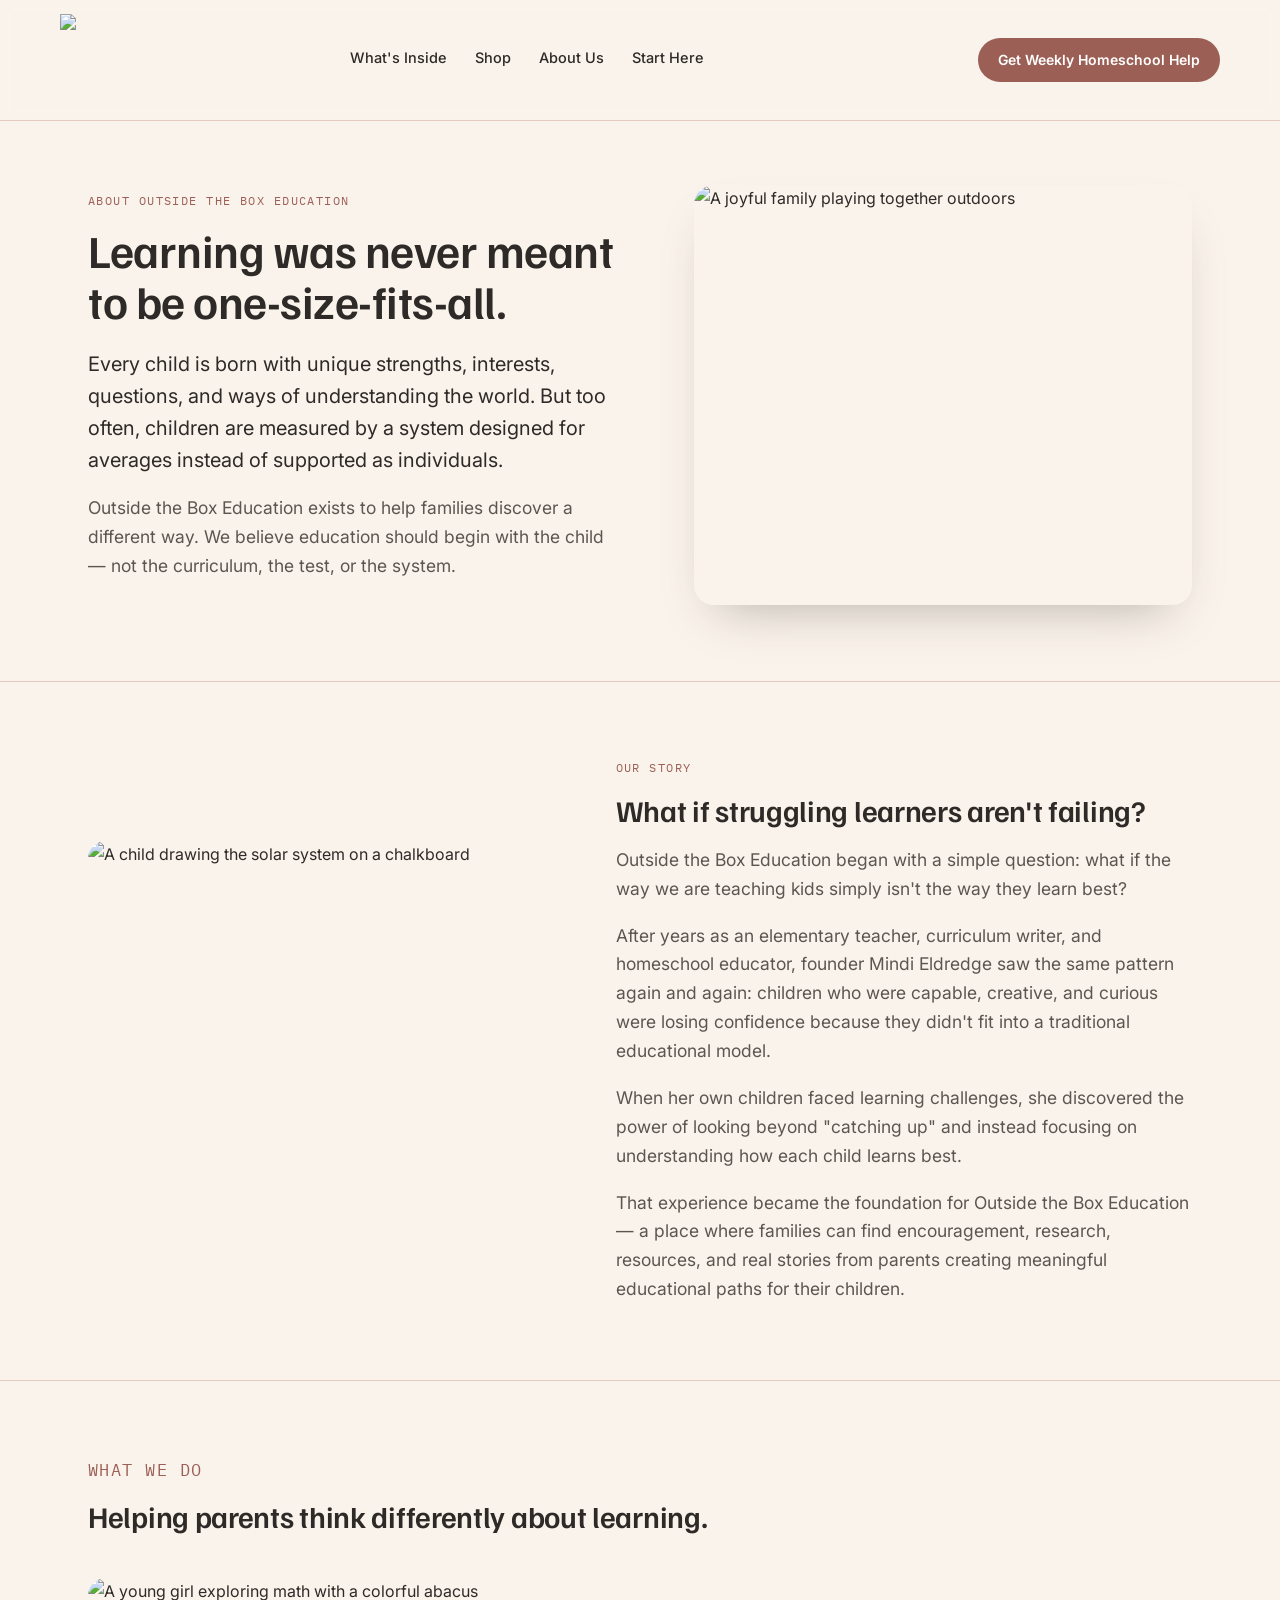
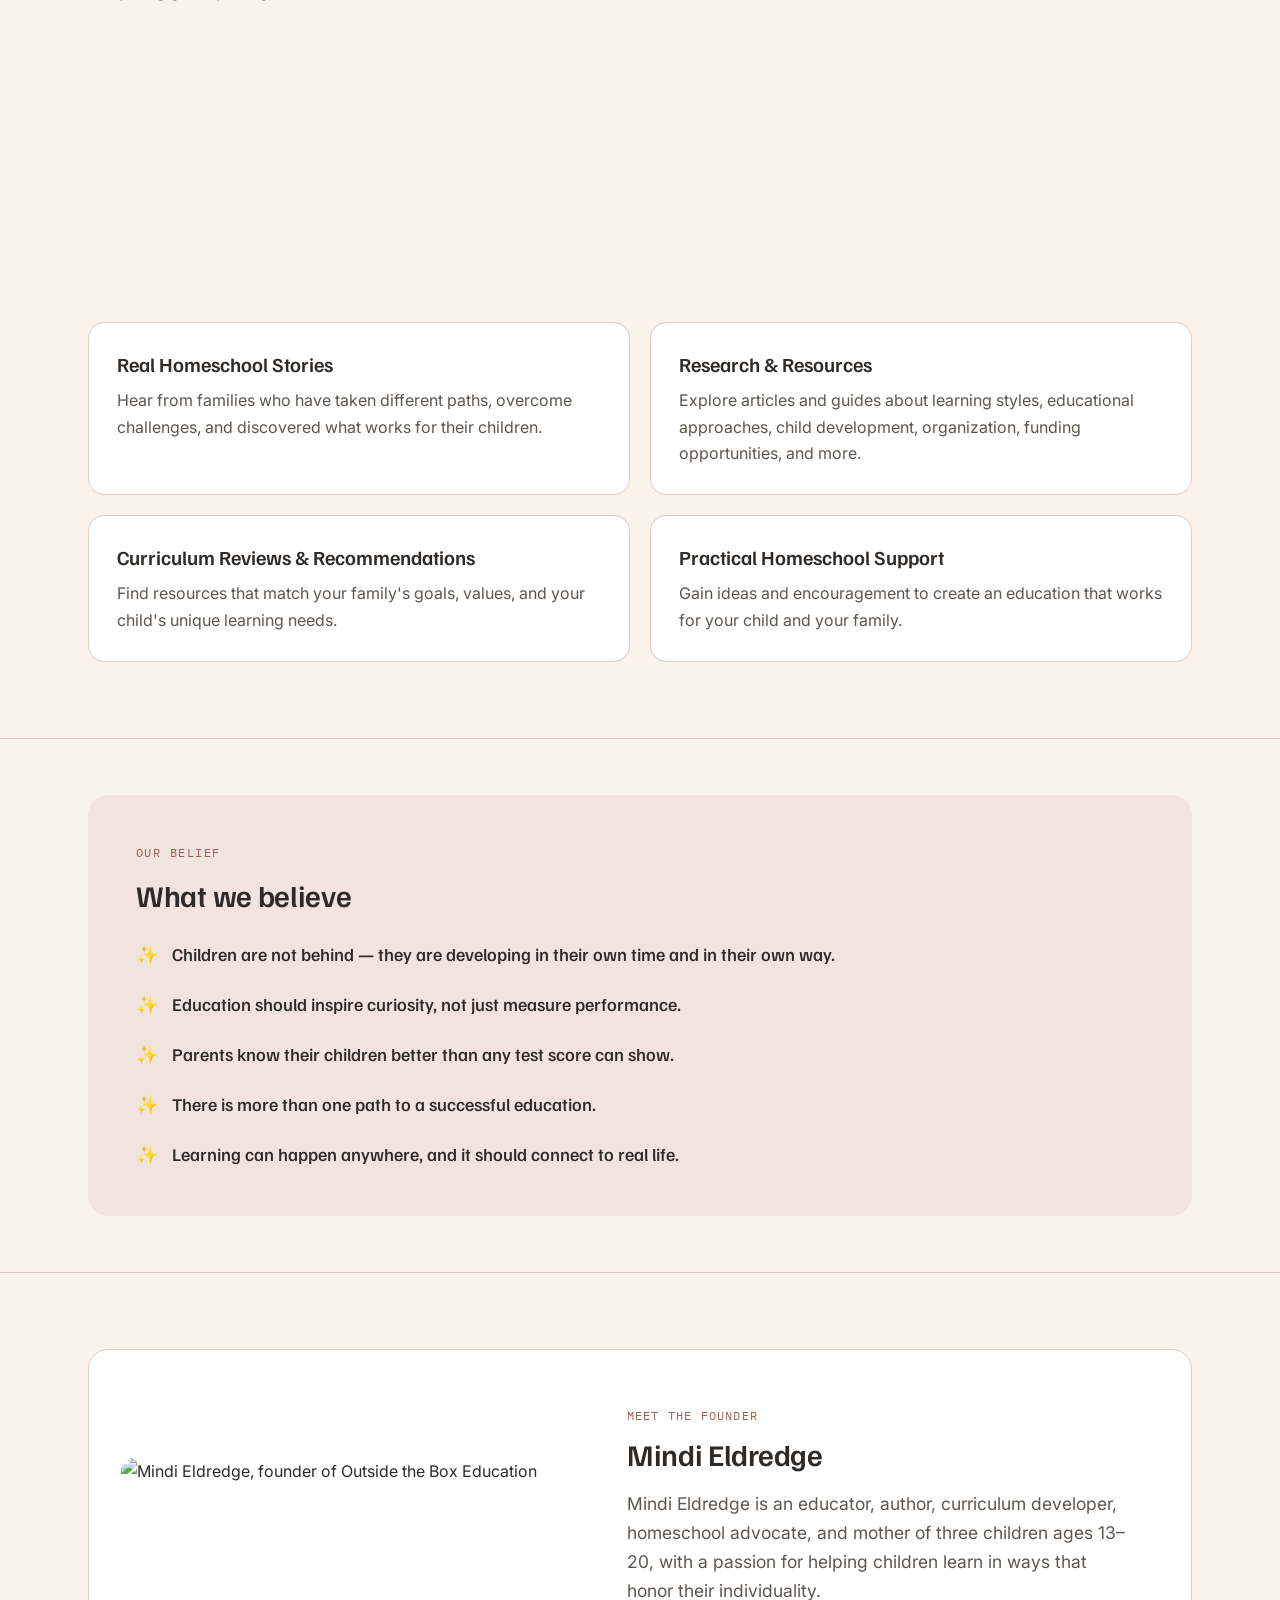
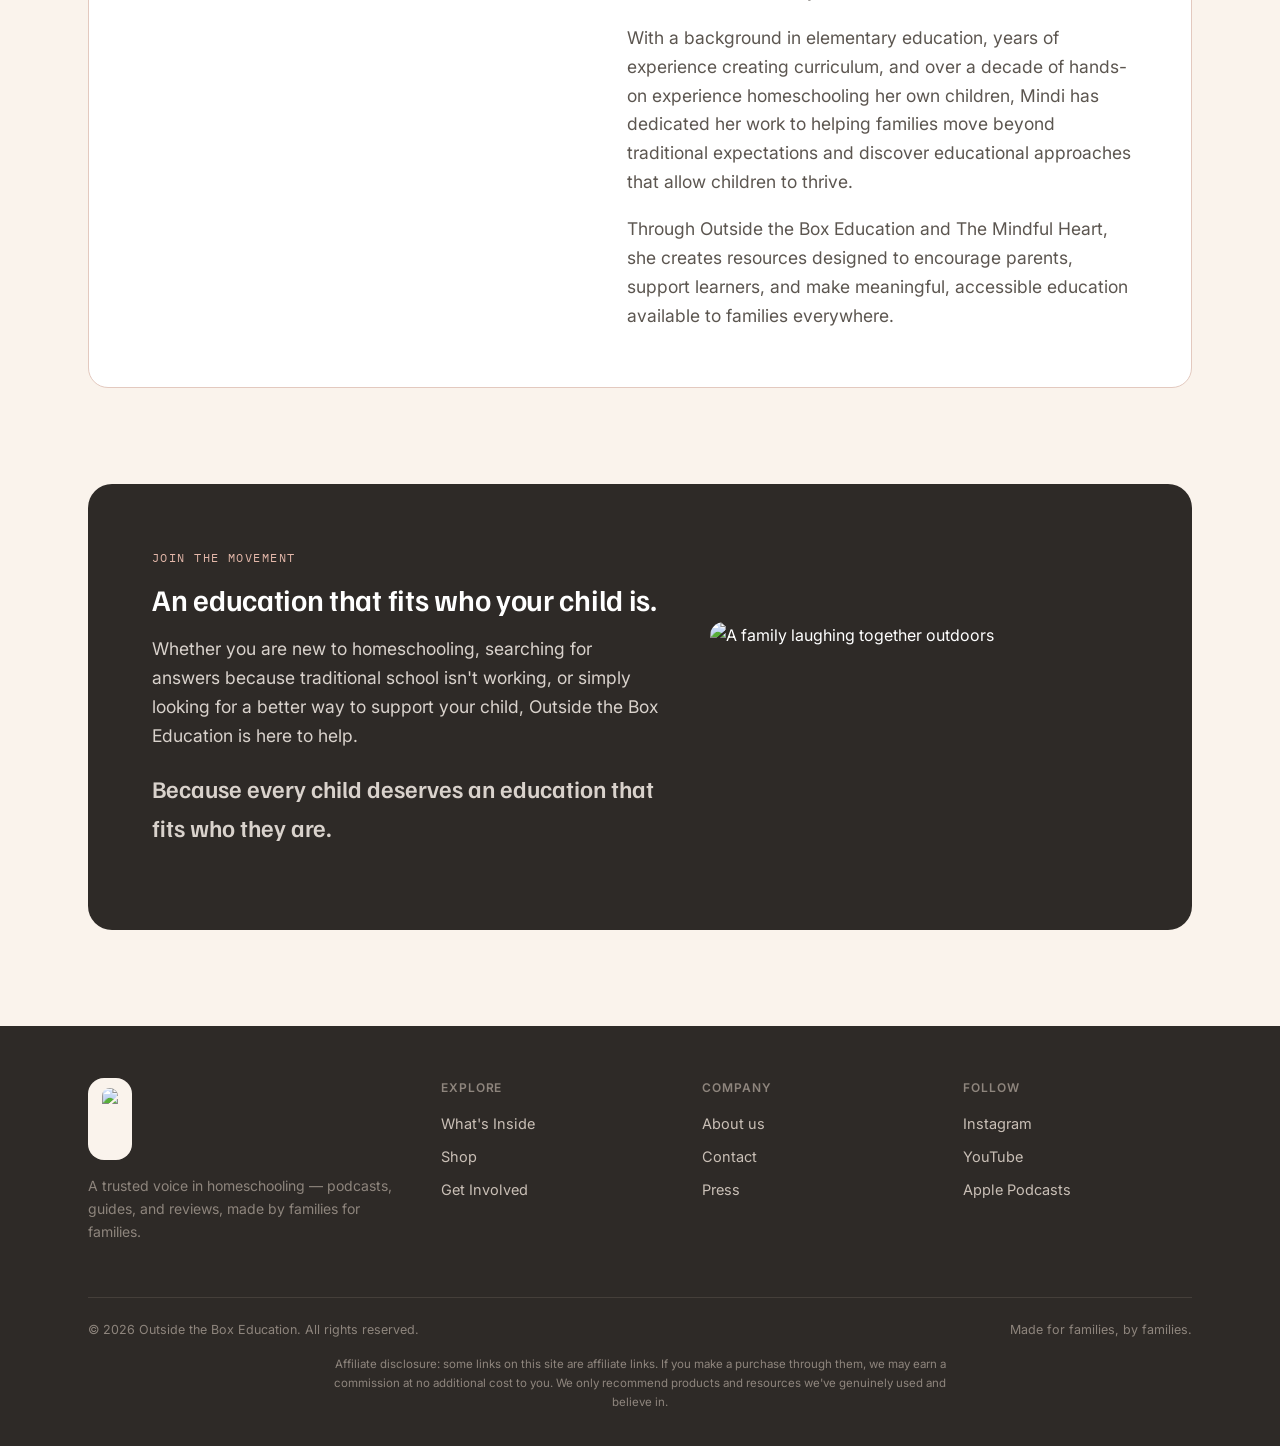
==== commit acd6e514: "Remove extra movement image" ====
--- a/Web Current/about-us.html
+++ b/Web Current/about-us.html
@@ -288,7 +288,6 @@
 </div>
 <div class="movement-images">
 <img class="tall" src="https://i.postimg.cc/L4jYgtkY/shutterstock-2731746599.jpg" alt="A family laughing together outdoors">
-<img src="https://i.postimg.cc/q7pQWBkc/shutterstock-256329670.jpg" alt="A young couple smiling in a park">
 </div>
 </div>
 </div>
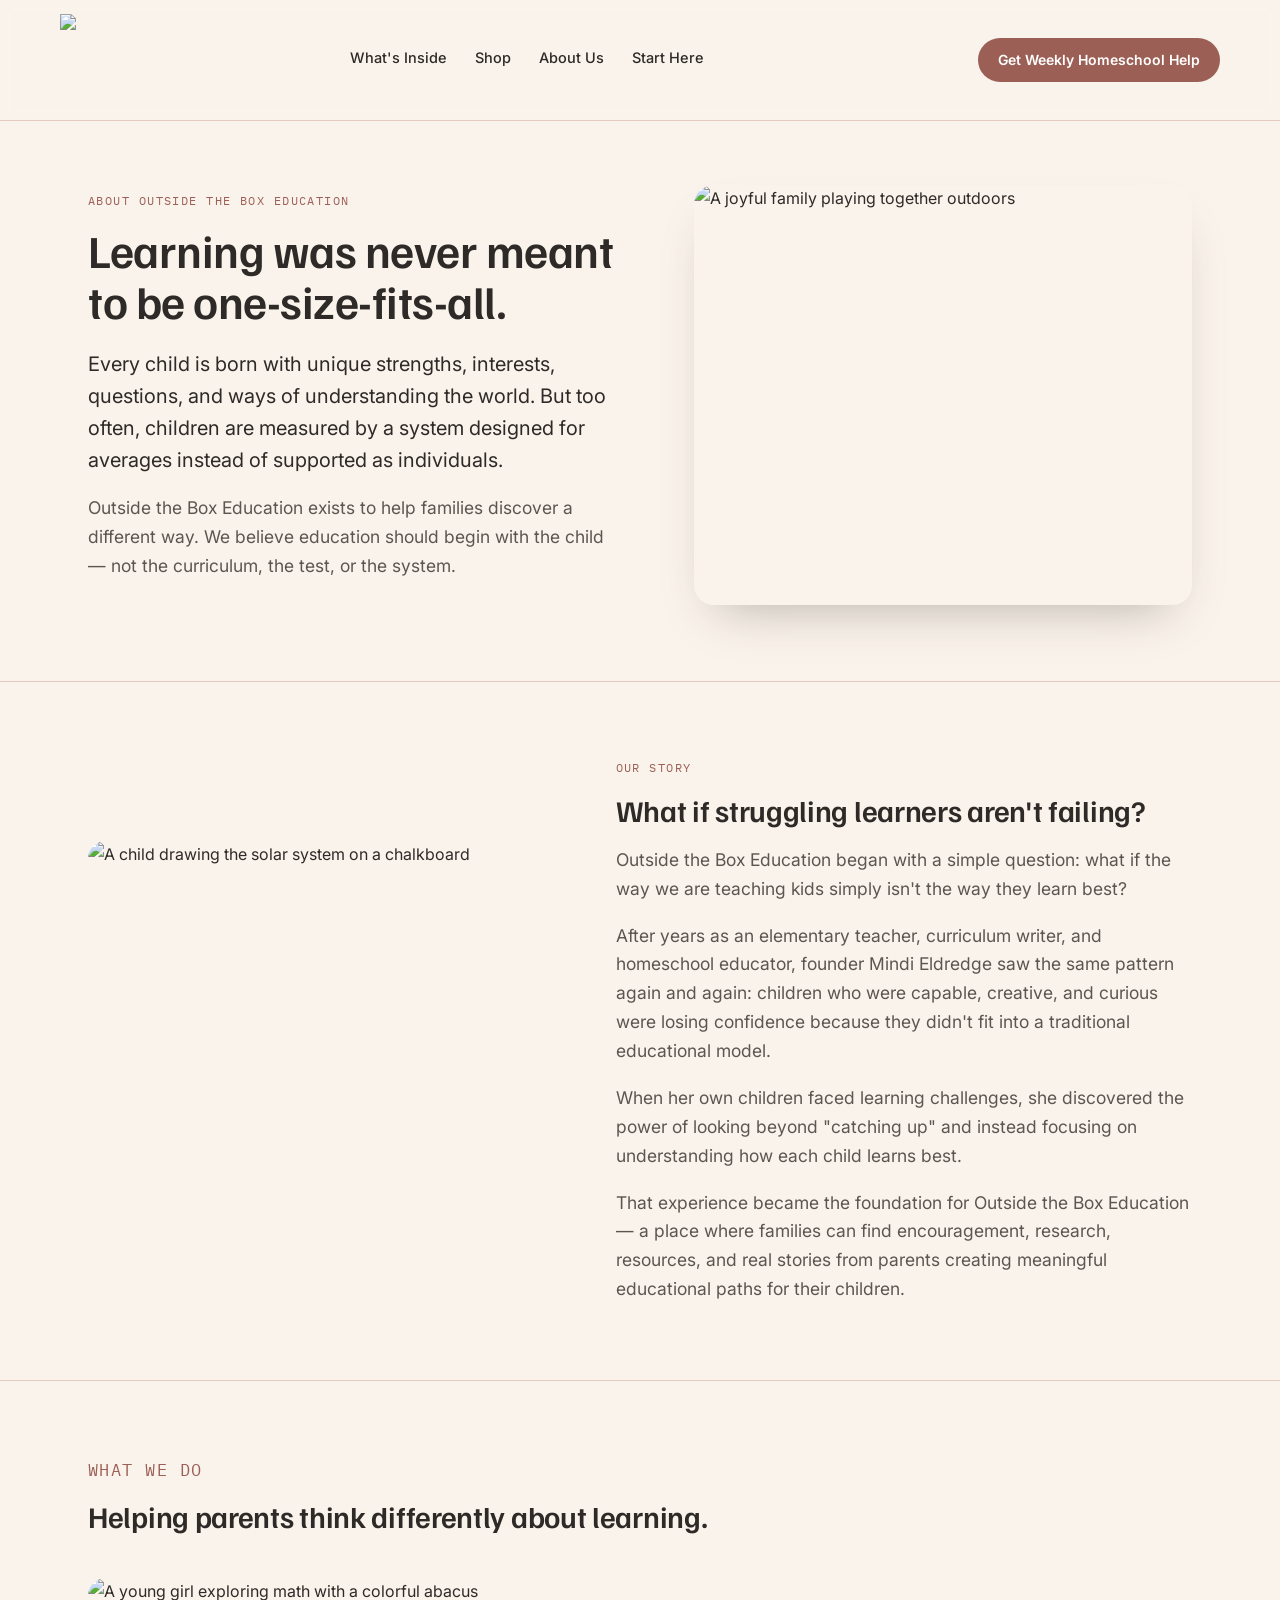
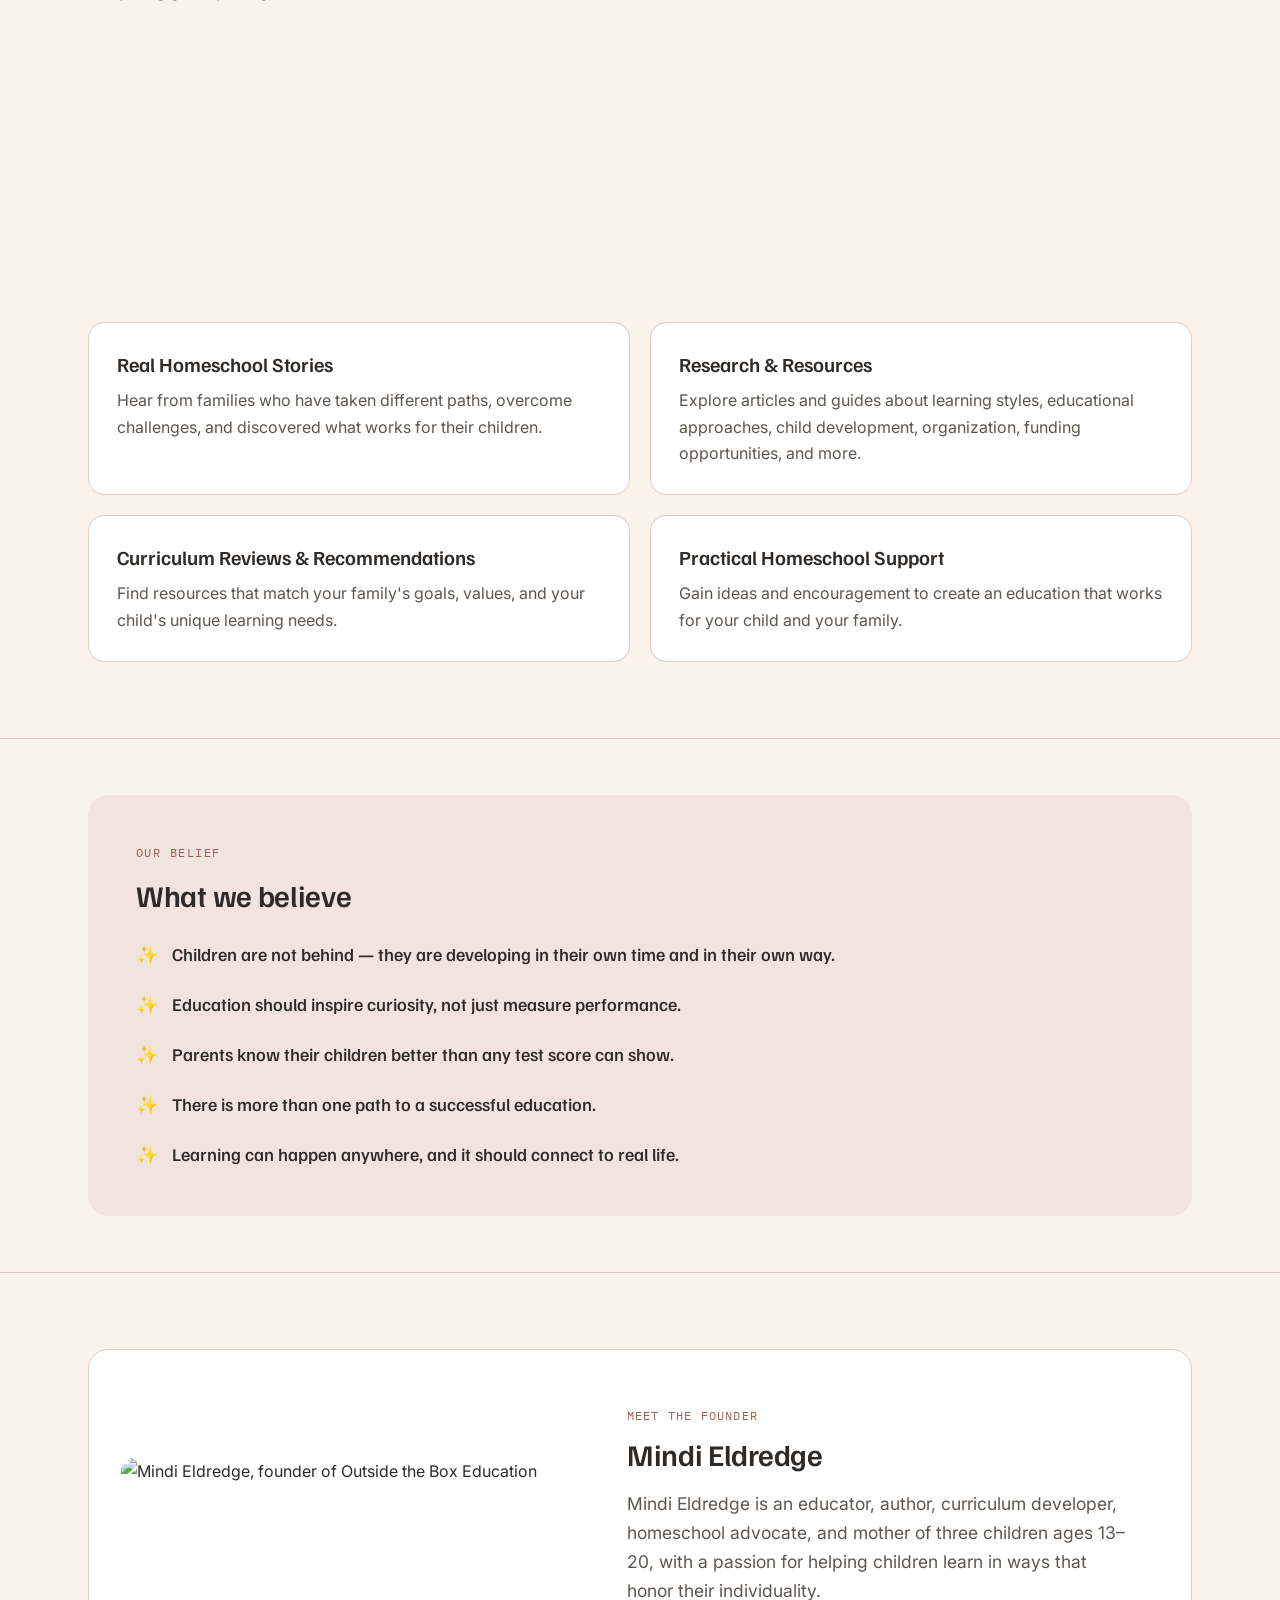
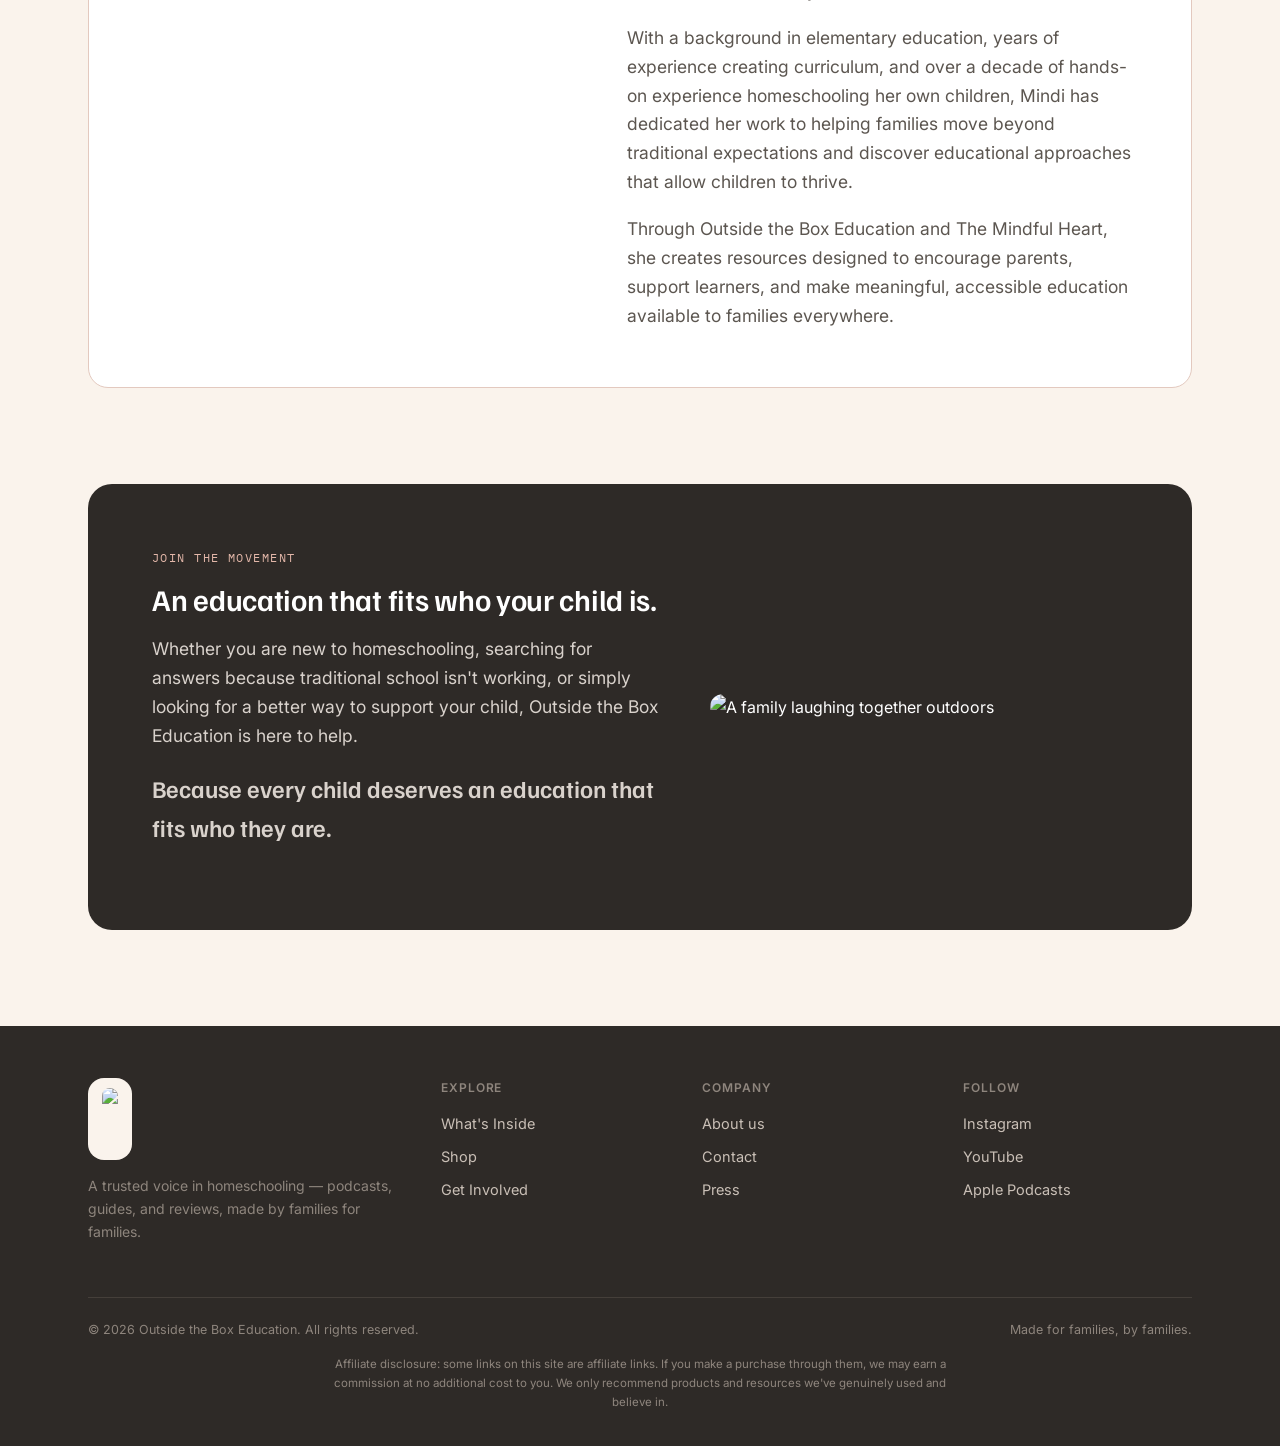
==== commit 8f78b1d7: "Round corners of last image" ====
--- a/Web Current/about-us.html
+++ b/Web Current/about-us.html
@@ -134,9 +134,7 @@
 .movement h2{color:#fff;}
 .movement p{color:#D9D2CC;}
 .movement-grid{display:grid;grid-template-columns:1.1fr 0.9fr;gap:48px;align-items:center;}
-.movement-images{display:grid;grid-template-columns:1fr 1fr;gap:14px;}
-.movement-images img{width:100%;height:210px;object-fit:cover;border-radius:14px;}
-.movement-images .tall{grid-column:1 / -1;height:170px;}
+.movement-images img{border-radius:14px;}
 .closing-line{
 font-family:'Familjen Grotesk', sans-serif;font-size:24px;font-weight:600;
 color:#fff;margin-top:8px;
@@ -287,7 +285,7 @@
 <p class="closing-line">Because every child deserves an education that fits who they are.</p>
 </div>
 <div class="movement-images">
-<img class="tall" src="https://i.postimg.cc/L4jYgtkY/shutterstock-2731746599.jpg" alt="A family laughing together outdoors">
+<img src="https://i.postimg.cc/L4jYgtkY/shutterstock-2731746599.jpg" alt="A family laughing together outdoors">
 </div>
 </div>
 </div>
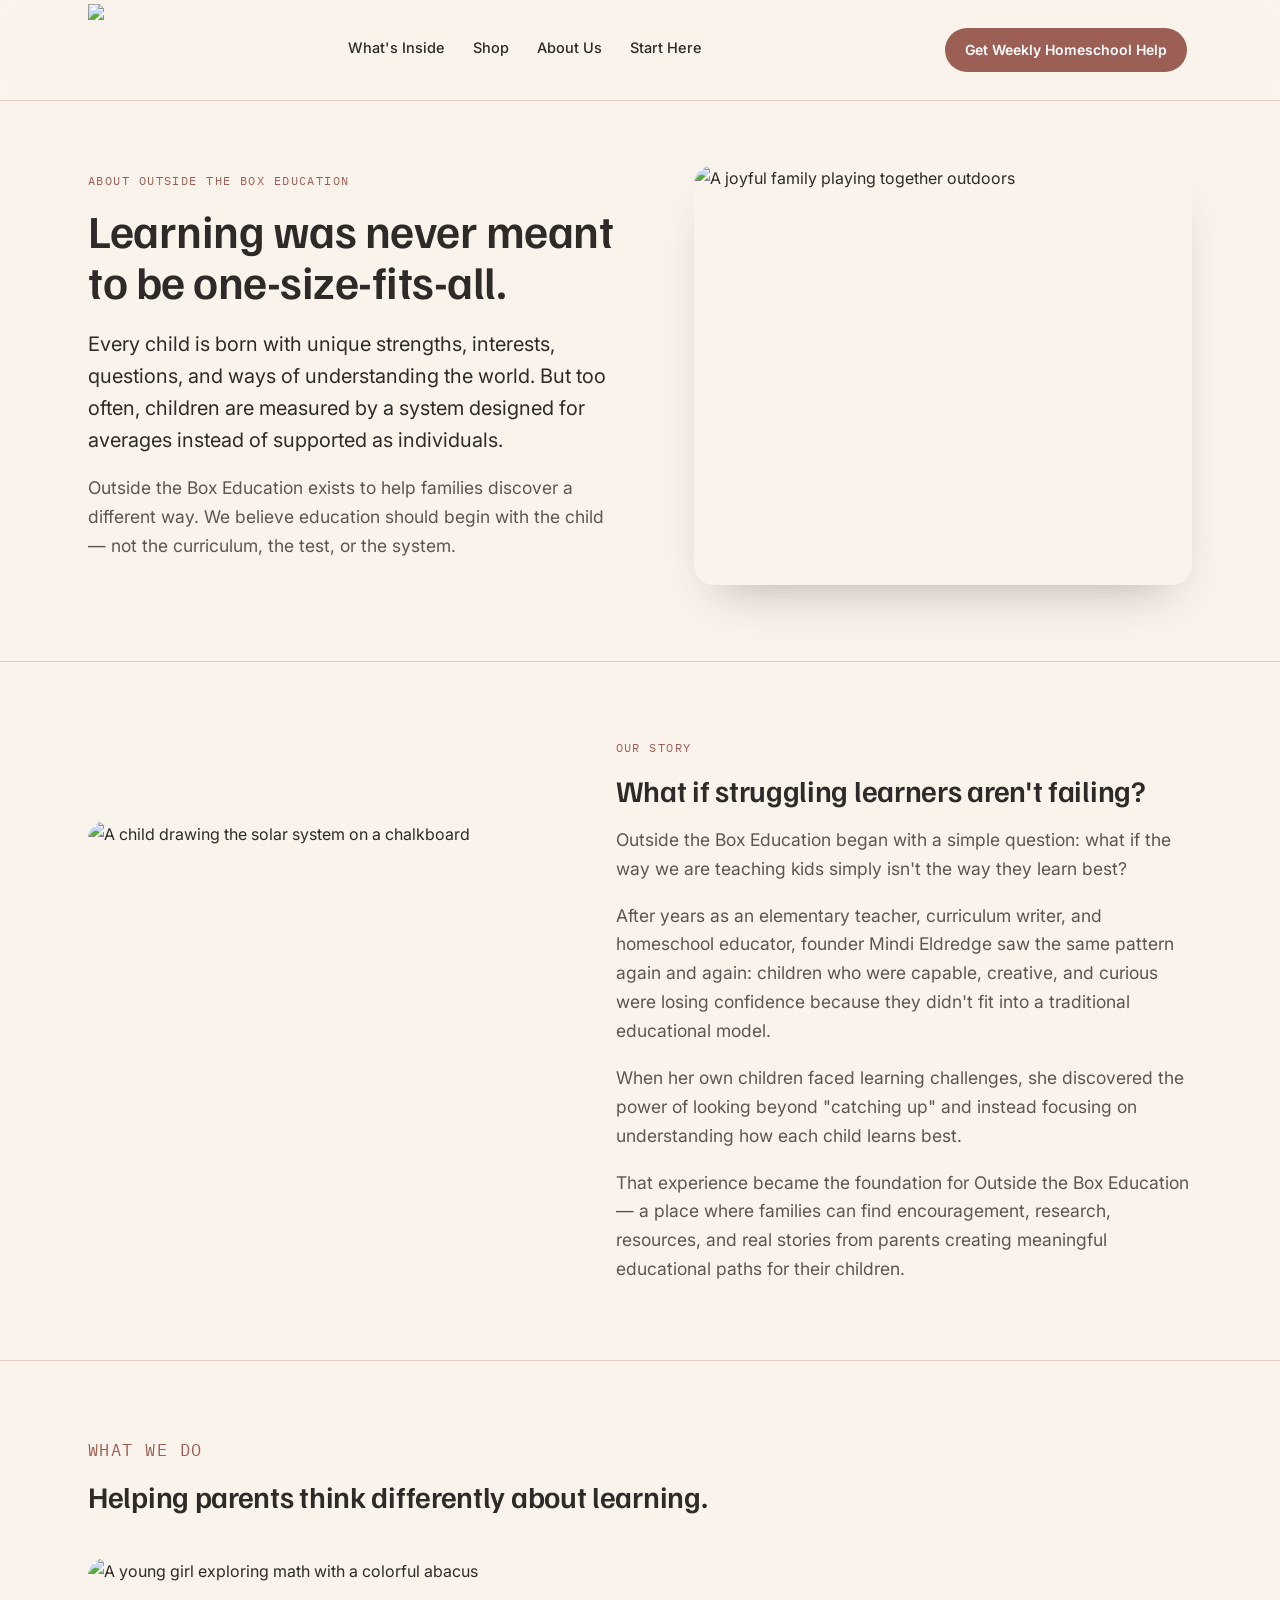
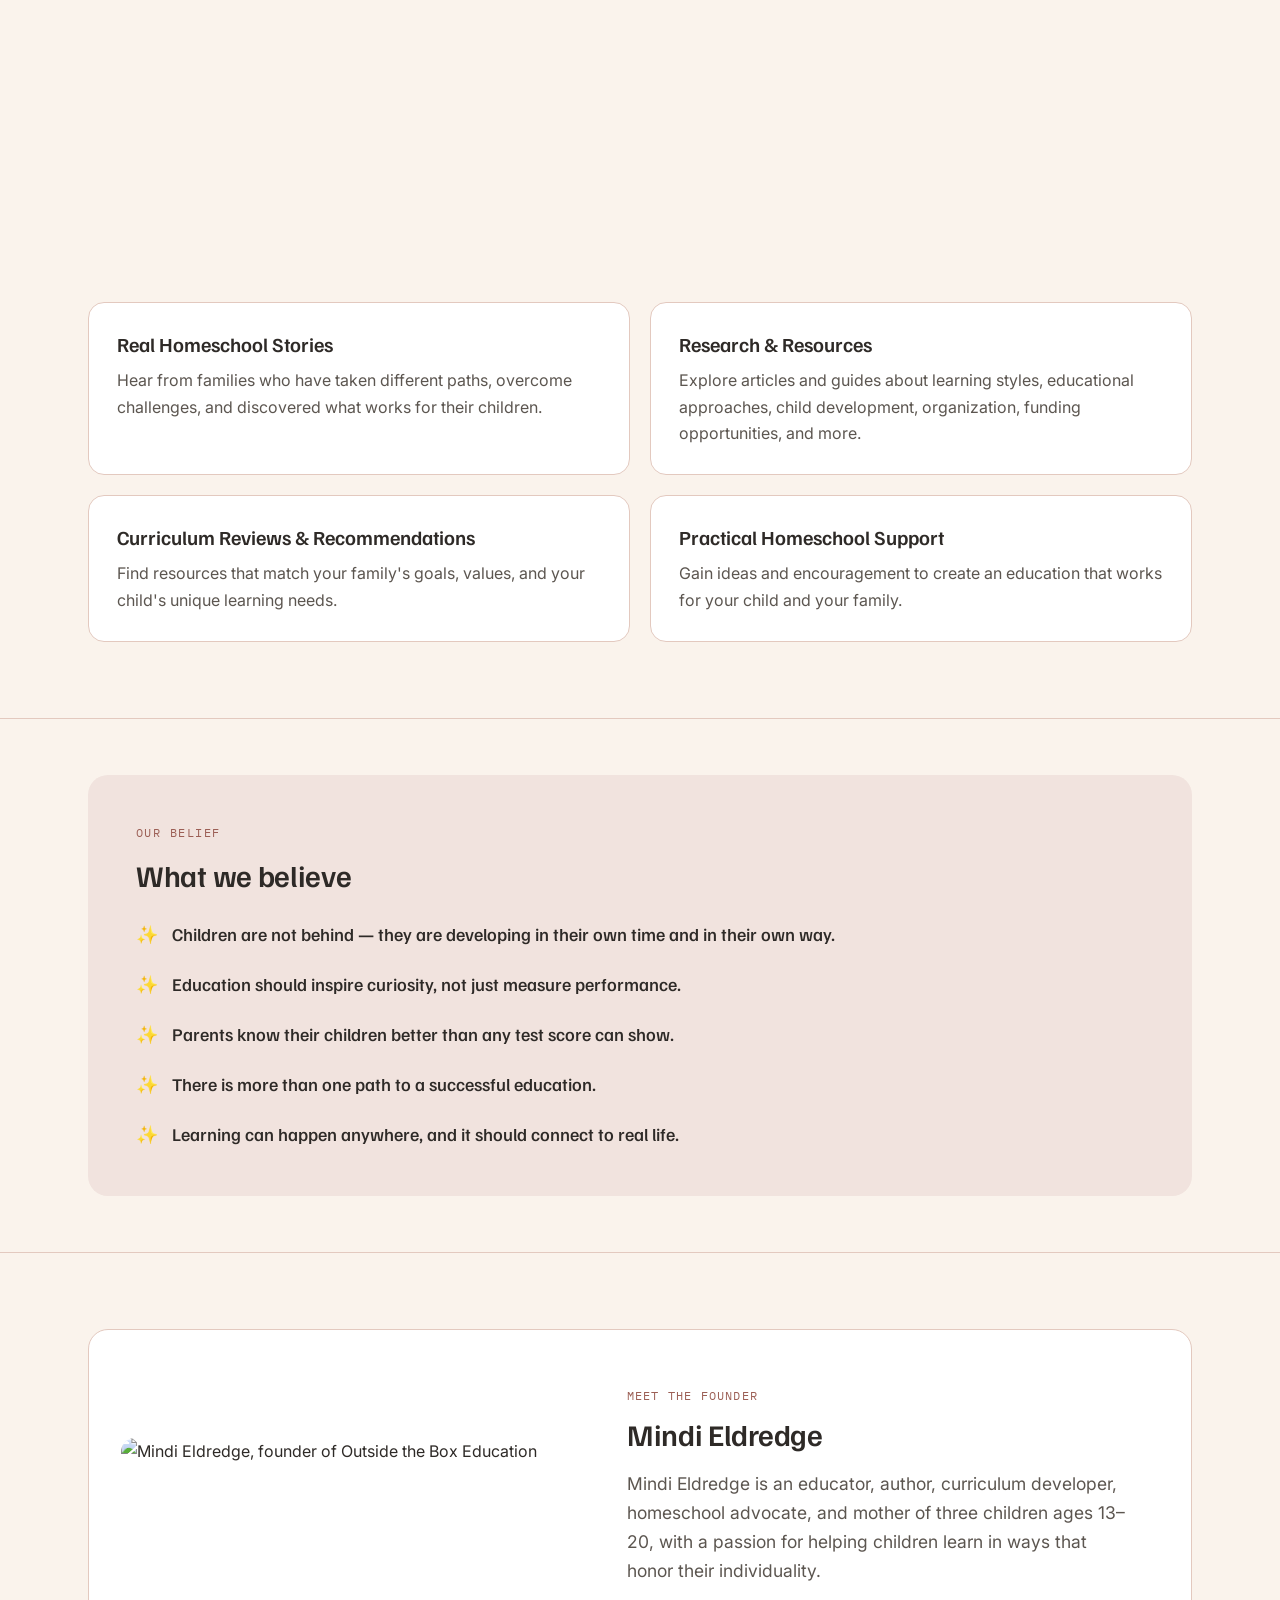
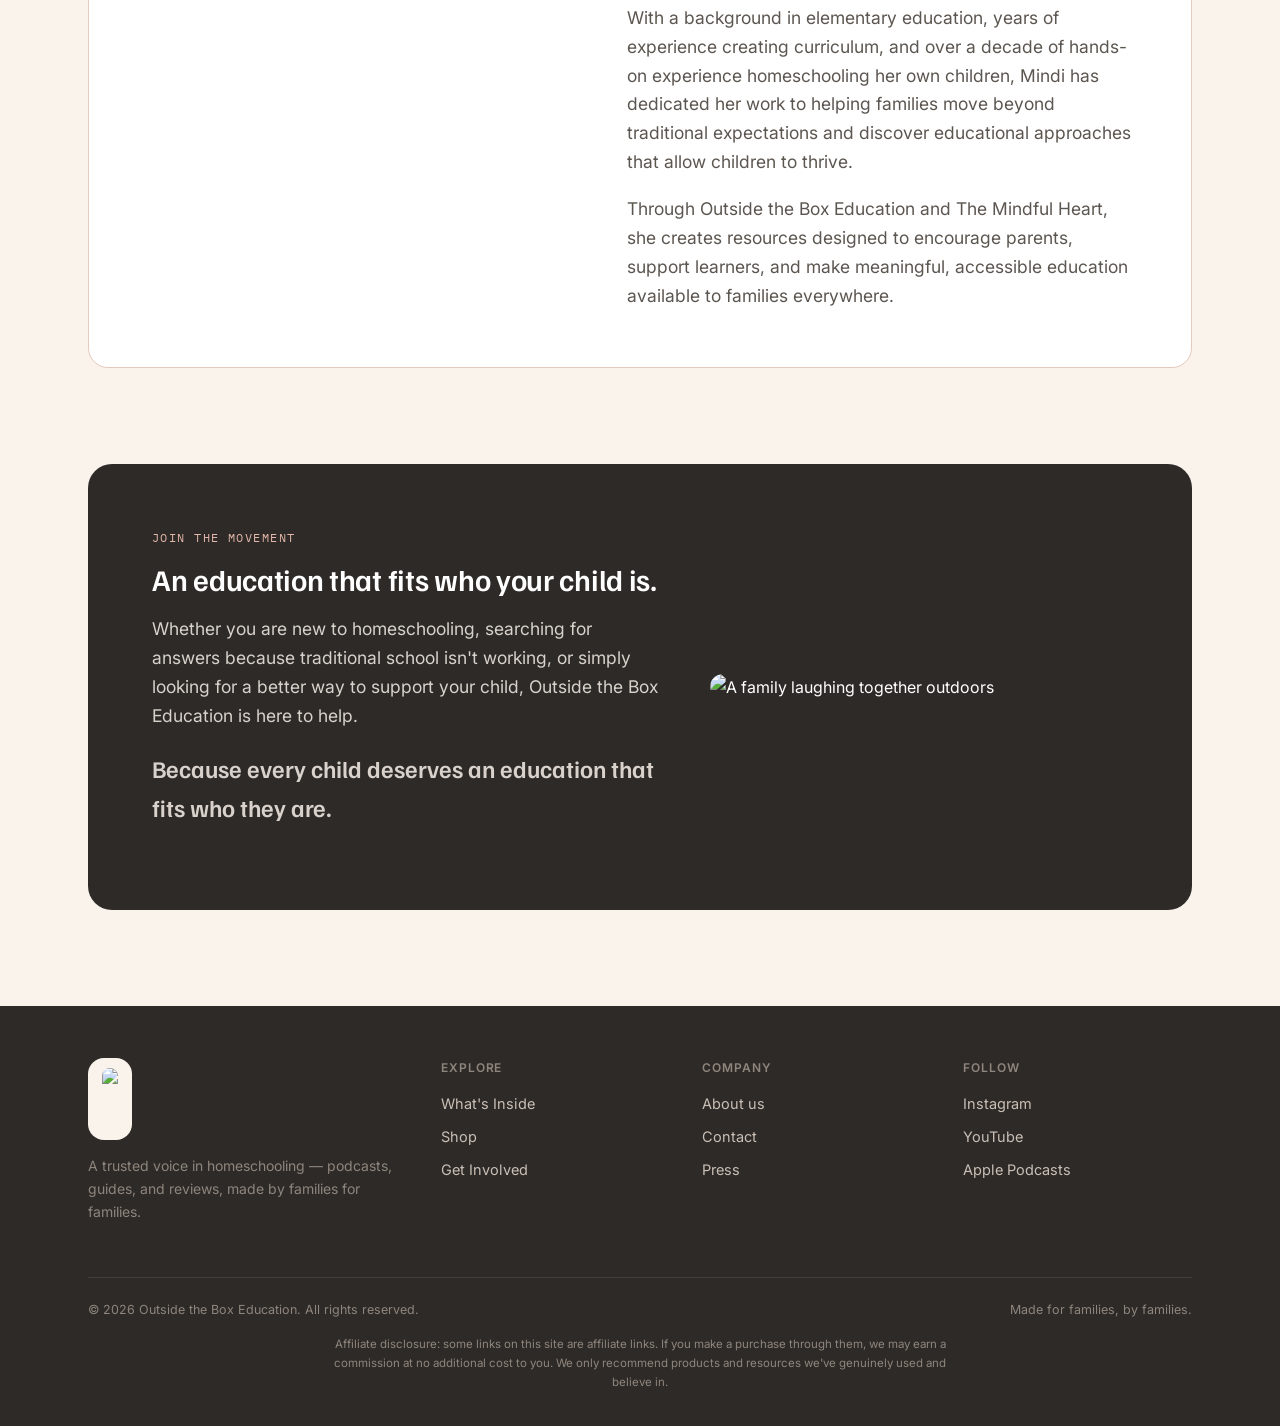
==== commit 7d193dd0: "Apply header, footer to about us" ====
--- a/Web Current/about-us.html
+++ b/Web Current/about-us.html
@@ -8,6 +8,7 @@
 <link rel="preconnect" href="https://fonts.googleapis.com">
 <link rel="preconnect" href="https://fonts.gstatic.com" crossorigin>
 <link href="https://fonts.googleapis.com/css2?family=Familjen+Grotesk:wght@500;600;700&family=Inter:wght@400;500;600&family=IBM+Plex+Mono:wght@400;500&display=swap" rel="stylesheet">
+<link rel="stylesheet" href="global.css">
 <style>
 :root{
 --bg:#FAF3EC;
@@ -21,6 +22,7 @@
 --footer-text:#C9BFB6;
 --footer-border:#46403B;
 }
+/*
 *{box-sizing:border-box;}
 html{scroll-behavior:smooth;}
 body{
@@ -31,9 +33,10 @@
 line-height: 1.65;
 }
 a{color:inherit;text-decoration:none;}
+*/
 img{max-width:100%;display:block;}
 .wrap{max-width:1160px;margin:0 auto;padding:0 28px;}
-/* ---------- Header (matches site-wide header) ---------- */
+/* ---------- Header (matches site-wide header) ---------- 
 header:has(nav){
   position:sticky; top:0; z-index:50;
   background:rgba(250,243,236,0.92);
@@ -56,7 +59,7 @@
 .nav-cta:hover{background:#84463d;}
 @media (max-width:775px){
   .nav-links{display:none;}
-}
+} */
 /* ---------- Shared type ---------- */
 .eyebrow{
 font-family:'IBM Plex Mono', monospace;
@@ -143,7 +146,7 @@
 .movement{padding:40px 28px;}
 .movement-grid{grid-template-columns:1fr;gap:28px;}
 }
-/* ---------- Footer (matches site-wide footer) ---------- */
+/* ---------- Footer (matches site-wide footer) ---------- 
 footer{background:var(--ink); color:#C9BFB6; padding:52px 0 34px; margin-top:20px;}
 .foot-grid{display:grid; grid-template-columns:1.4fr 1fr 1fr 1fr; gap:32px; margin-bottom:36px;}
 footer h4{font-size:12px; letter-spacing:.08em; text-transform:uppercase; color:#8E857D; margin:0 0 14px; font-weight:600;}
@@ -154,25 +157,11 @@
 .foot-bottom{border-top:1px solid #453F3A; padding-top:22px; display:flex; justify-content:space-between; flex-wrap:wrap; gap:12px; font-size:12.5px; color:#8E857D;}
 @media (max-width:900px){
   .foot-grid{grid-template-columns:1fr 1fr;}
-}
+} */
 </style>
 </head>
 <body>
-<header>
-  <div class="wrap nav">
-    <a href="index.html#top" class="brand">
-      <img src="https://i.postimg.cc/WzzbYM5Z/image1.png">
-    </a>
-    <nav class="nav-links">
-      <a href="index.html#pillars">What's Inside</a>
-      <a href="coming-soon.html">Shop</a>
-      <a href="about-us.html">About Us</a>
-      <!--This should be ready to commit as soon as I learn where to send SL link-->
-      <a href="index.html#episodes">Start Here</a>
-    </nav>
-    <a href="index.html#subscribe" class="nav-cta">Get Weekly Homeschool Help</a>
-  </div>
-</header>
+<div id="header-placeholder"></div>
 <main>
 <!-- HERO -->
 <section class="hero">
@@ -292,47 +281,10 @@
 </div>
 </section>
 </main>
-<footer>
-  <div class="wrap">
-    <div class="foot-grid">
-      <div>
-        <div class="brand-foot" style="background:var(--bg); display:inline-flex; padding:10px 14px 8px; border-radius:16px;">
-        <img src="https://i.postimg.cc/WzzbYM5Z/image1.png">        </div>
-        <p style="margin-top:14px; font-size:14px; color:#8E857D; max-width:34ch;">A trusted voice in homeschooling — podcasts, guides, and reviews, made by families for families.</p>
-      </div>
-      <div>
-        <h4>Explore</h4>
-        <ul>
-          <li><a href="#pillars">What's Inside</a></li>
-          <li><a href="#coming-soon.html">Shop</a></li>
-          <li><a href="#get-involved">Get Involved</a></li>
-        </ul>
-      </div>
-      <div>
-        <h4>Company</h4>
-        <ul>
-          <li><a href="about-us.html">About us</a></li>
-          <li><a href="#">Contact</a></li>
-          <li><a href="#">Press</a></li>
-        </ul>
-      </div>
-      <div>
-        <h4>Follow</h4>
-        <ul>
-          <li><a href="#">Instagram</a></li>
-          <li><a href="#">YouTube</a></li>
-          <li><a href="#">Apple Podcasts</a></li>
-        </ul>
-      </div>
-    </div>
-    <div class="foot-bottom">
-      <span>© 2026 Outside the Box Education. All rights reserved.</span>
-      <span>Made for families, by families.</span>
-    </div>
-    <div style="text-align:center; font-size:11.5px; color:#8E857D; margin-top:14px; max-width:640px; margin-left:auto; margin-right:auto;">
-      Affiliate disclosure: some links on this site are affiliate links. If you make a purchase through them, we may earn a commission at no additional cost to you. We only recommend products and resources we've genuinely used and believe in.
-    </div>
-  </div>
-</footer>
+
+<div id="footer-placeholder"></div>
+
+<script src="script.js"></script>
+
 </body>
 </html>
--- a/Web Current/global.css
+++ b/Web Current/global.css
@@ -0,0 +1,19 @@
+:root{
+  --cream:#FAF3EC;
+  --charcoal:#2E2A27;
+}
+*{box-sizing:border-box;}
+html{scroll-behavior:smooth;}
+body{
+  margin:0;
+  background:var(--cream);
+  color:var(--charcoal);
+  font-family:'Inter', sans-serif;
+  line-height:1.65;
+}
+@media (prefers-reduced-motion: reduce){ *{animation-duration:0.001s !important; transition-duration:0.001s !important;} }
+figure {margin:0;}
+a{color:inherit;}
+#header-placeholder{
+    position:sticky; top:0; z-index:50;
+}
